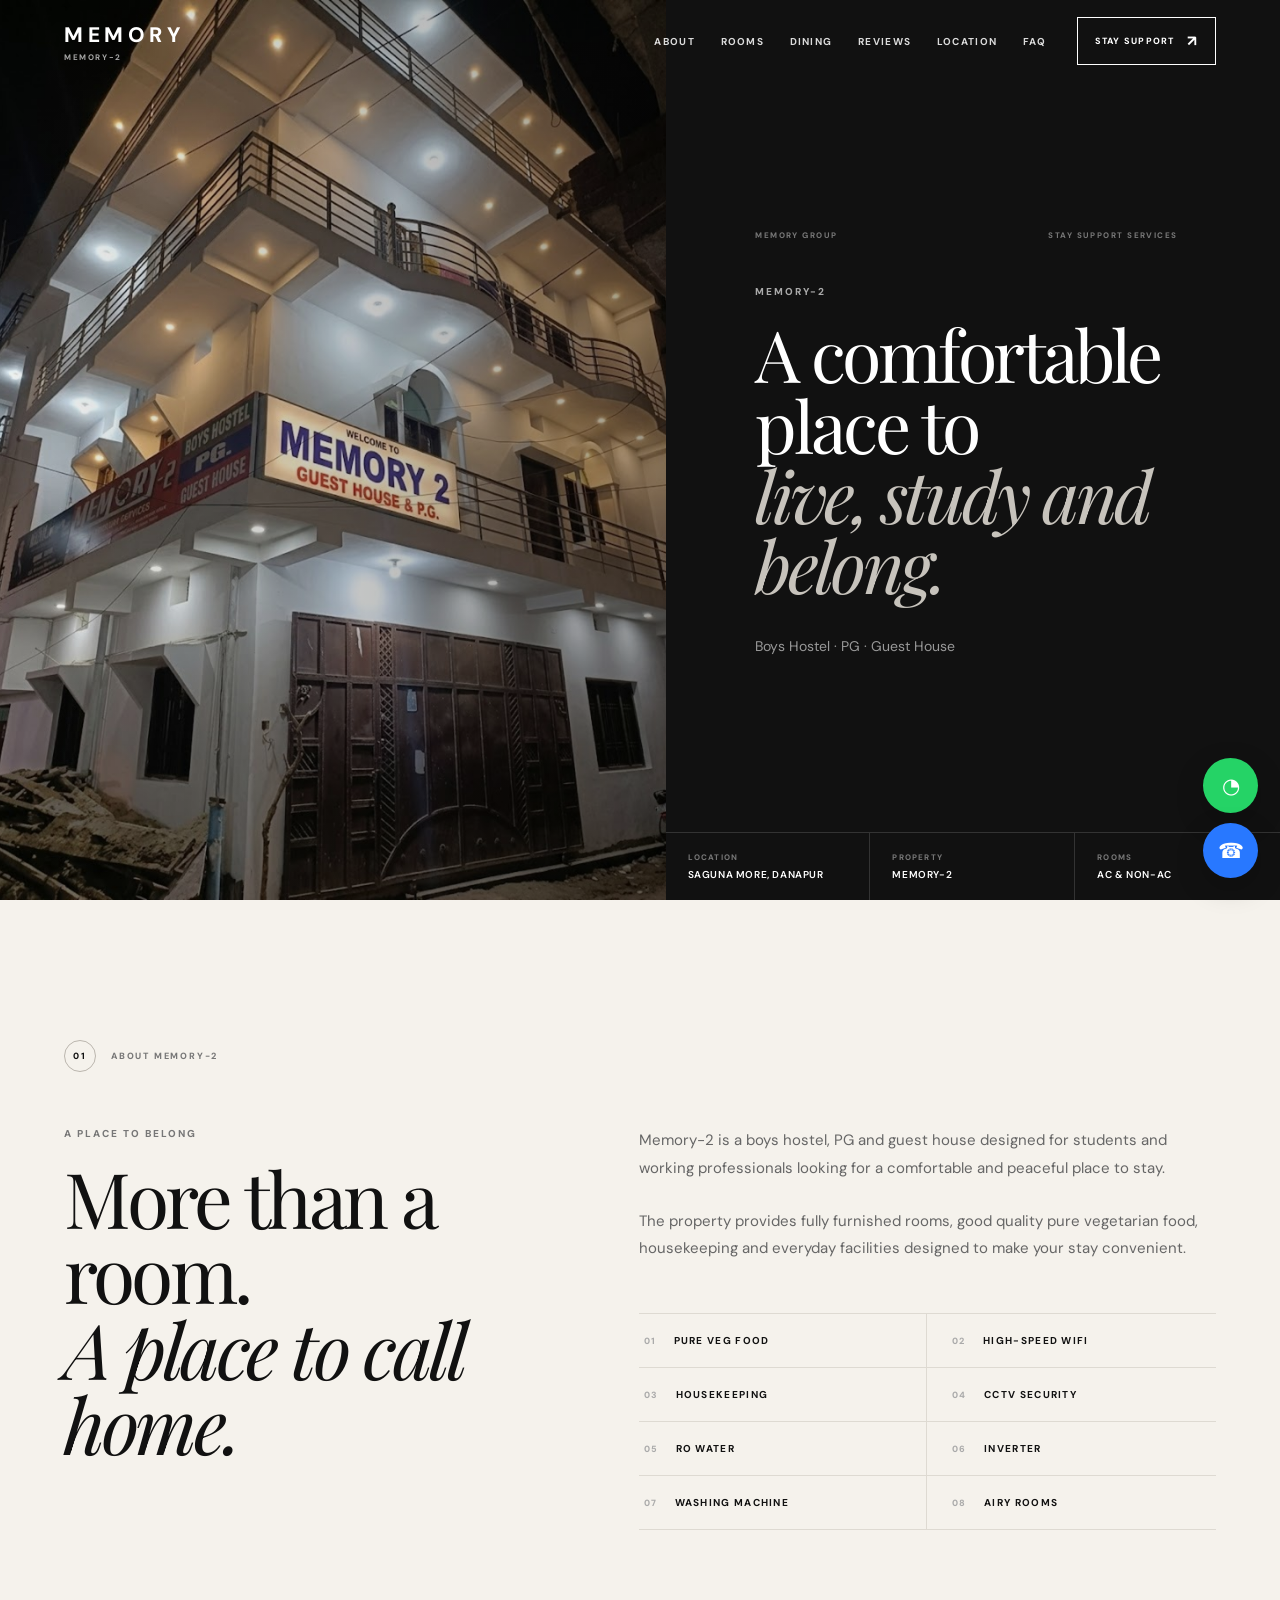
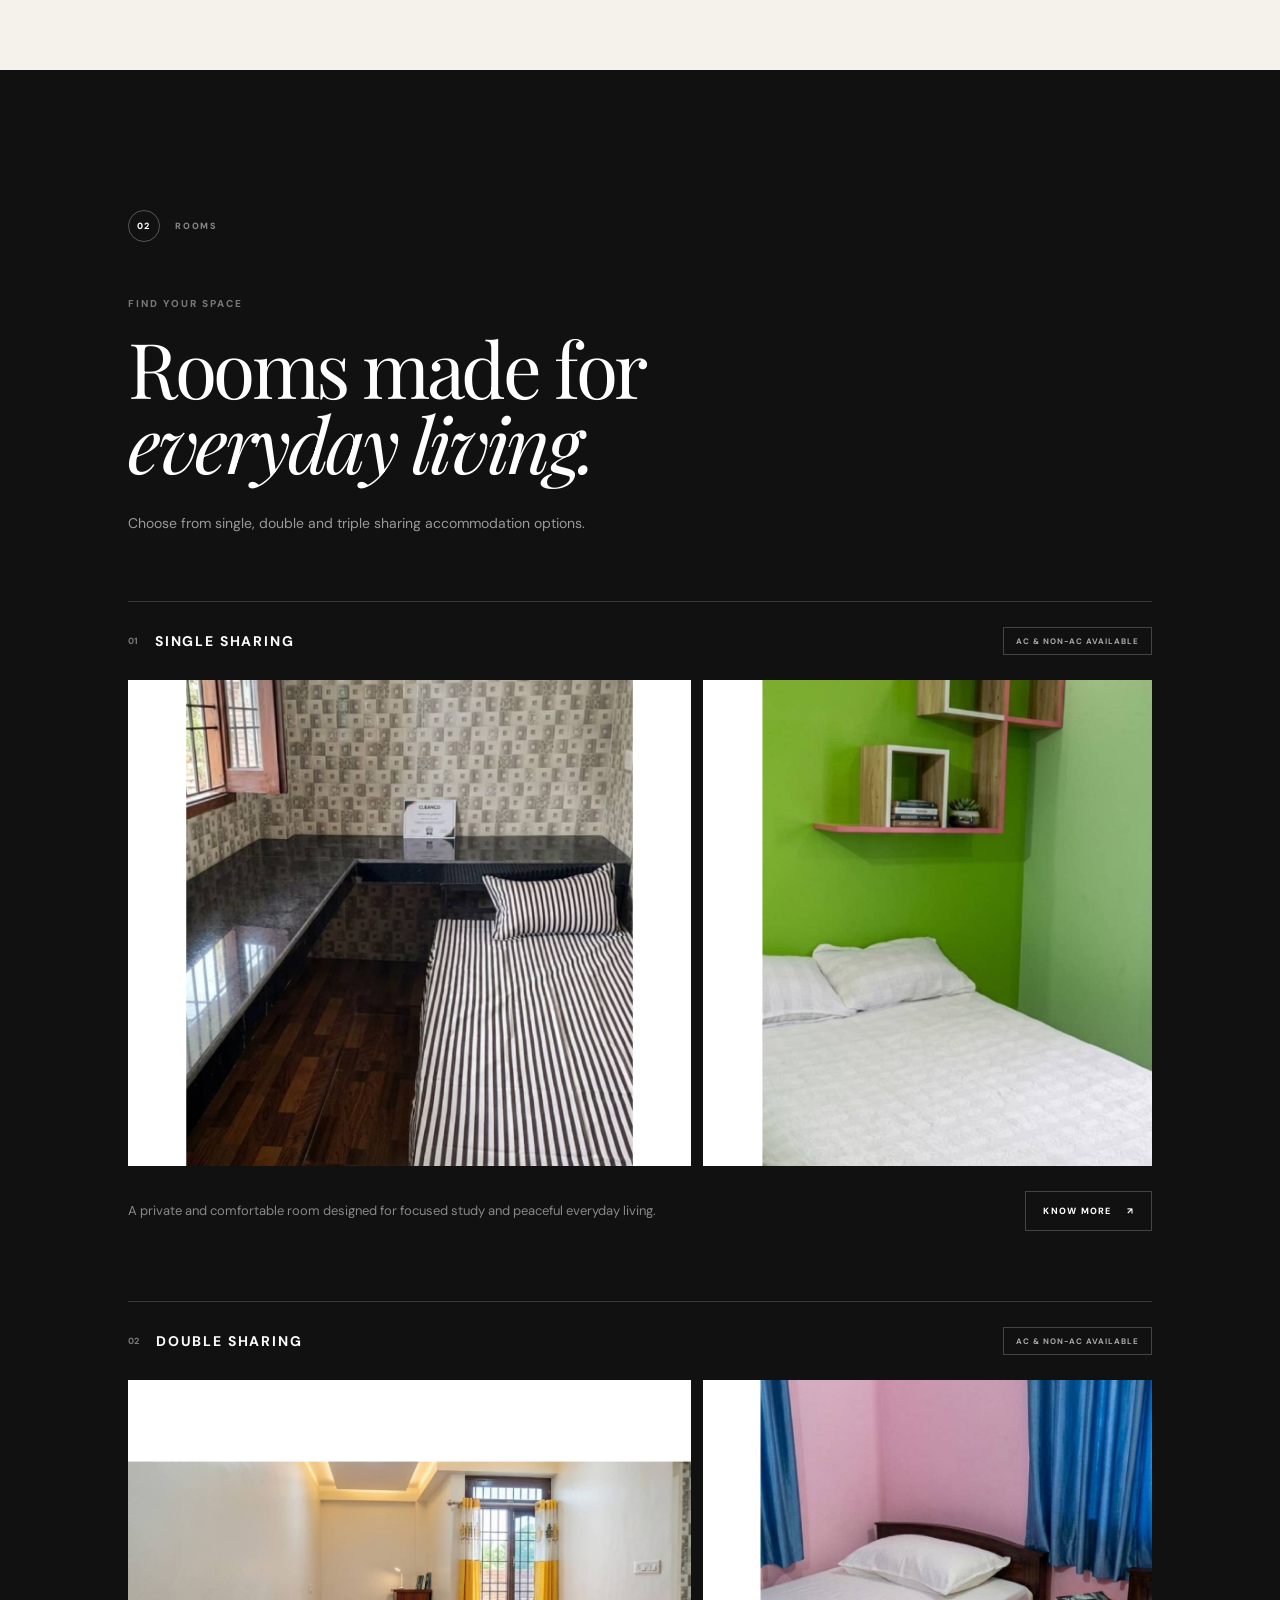
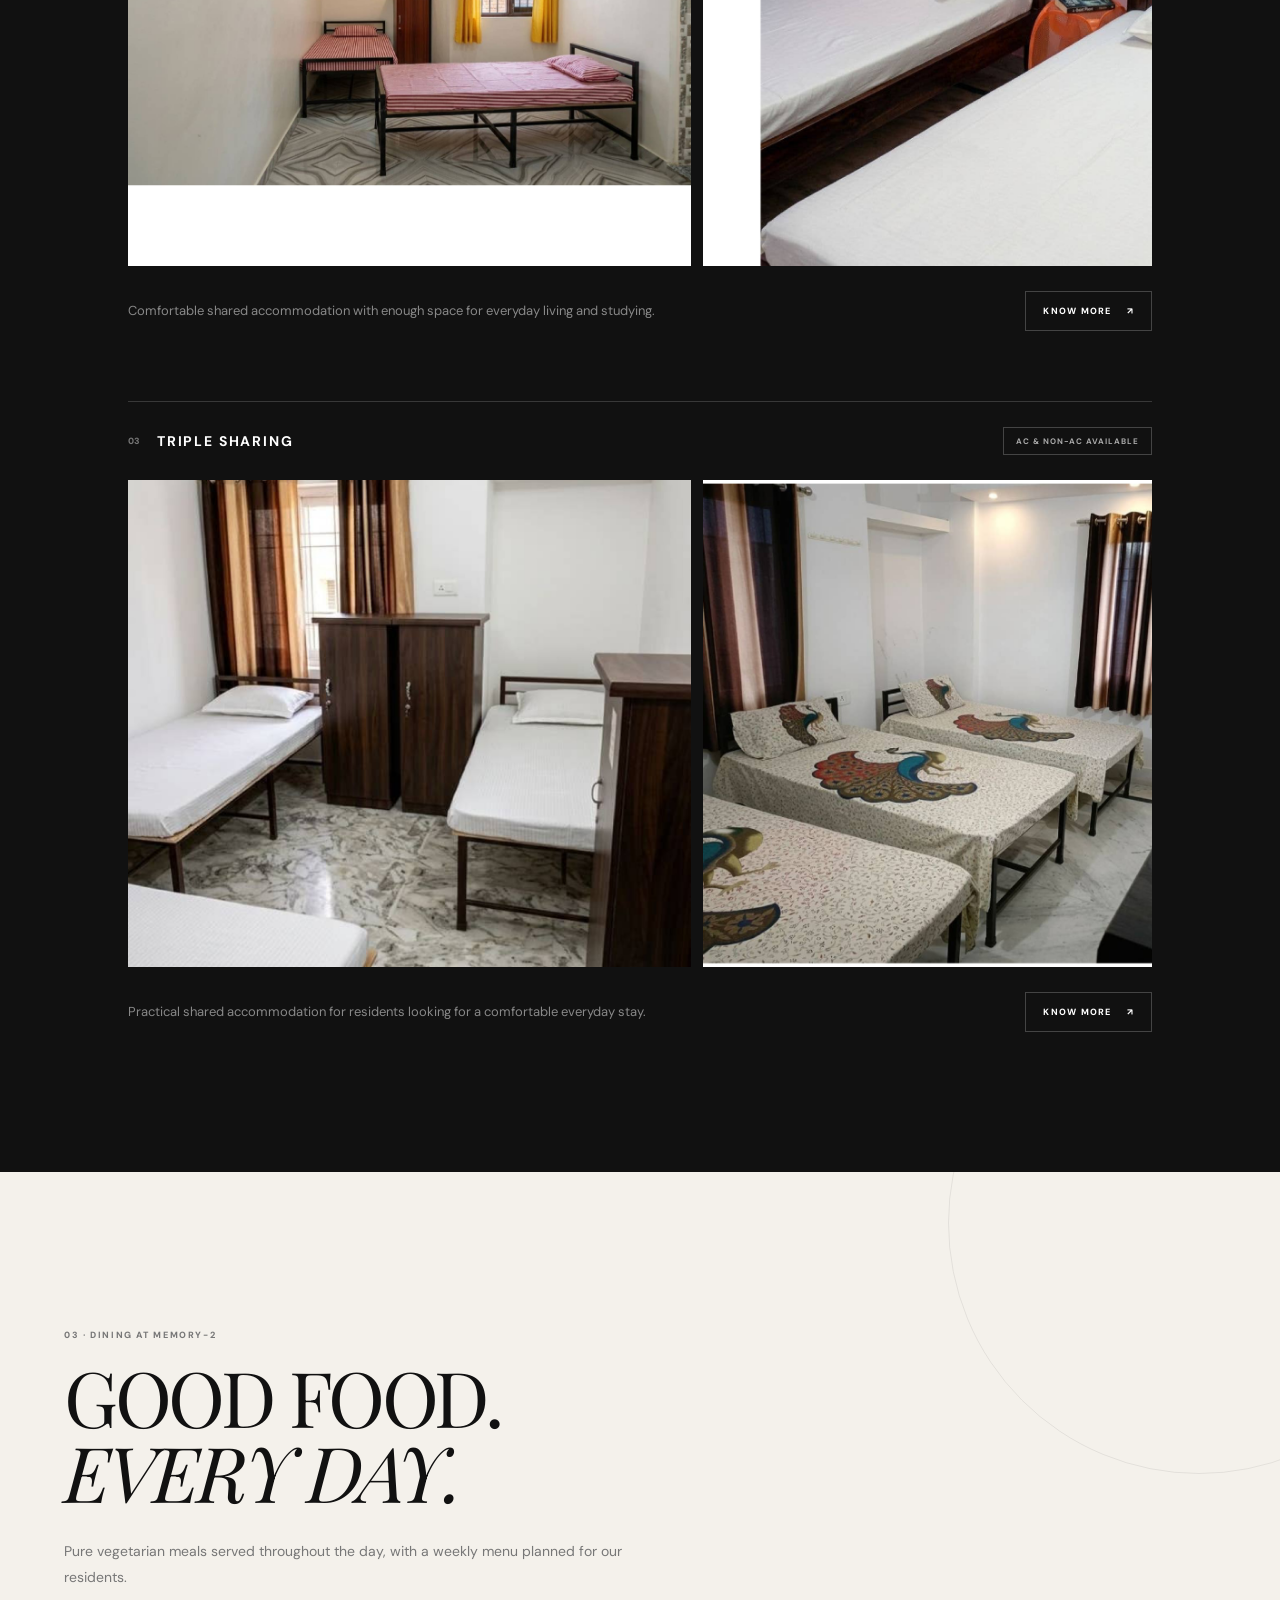
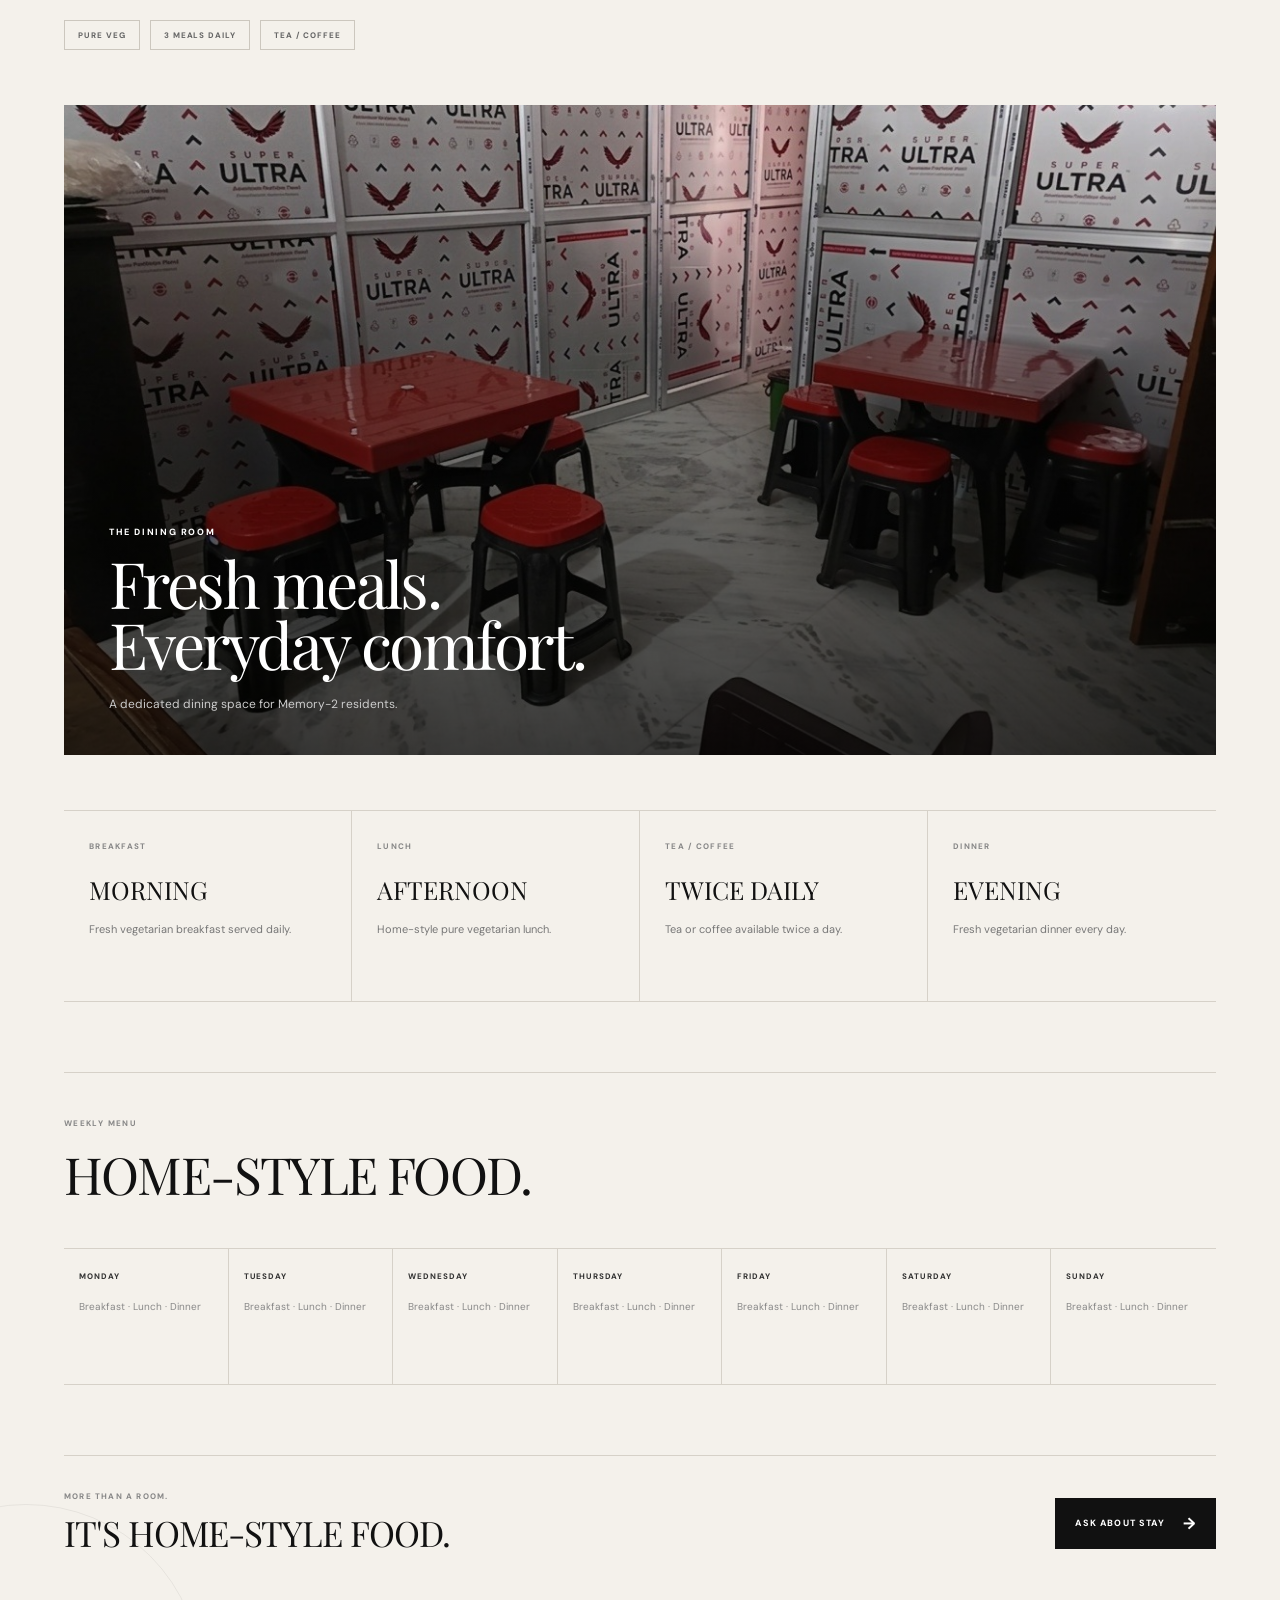
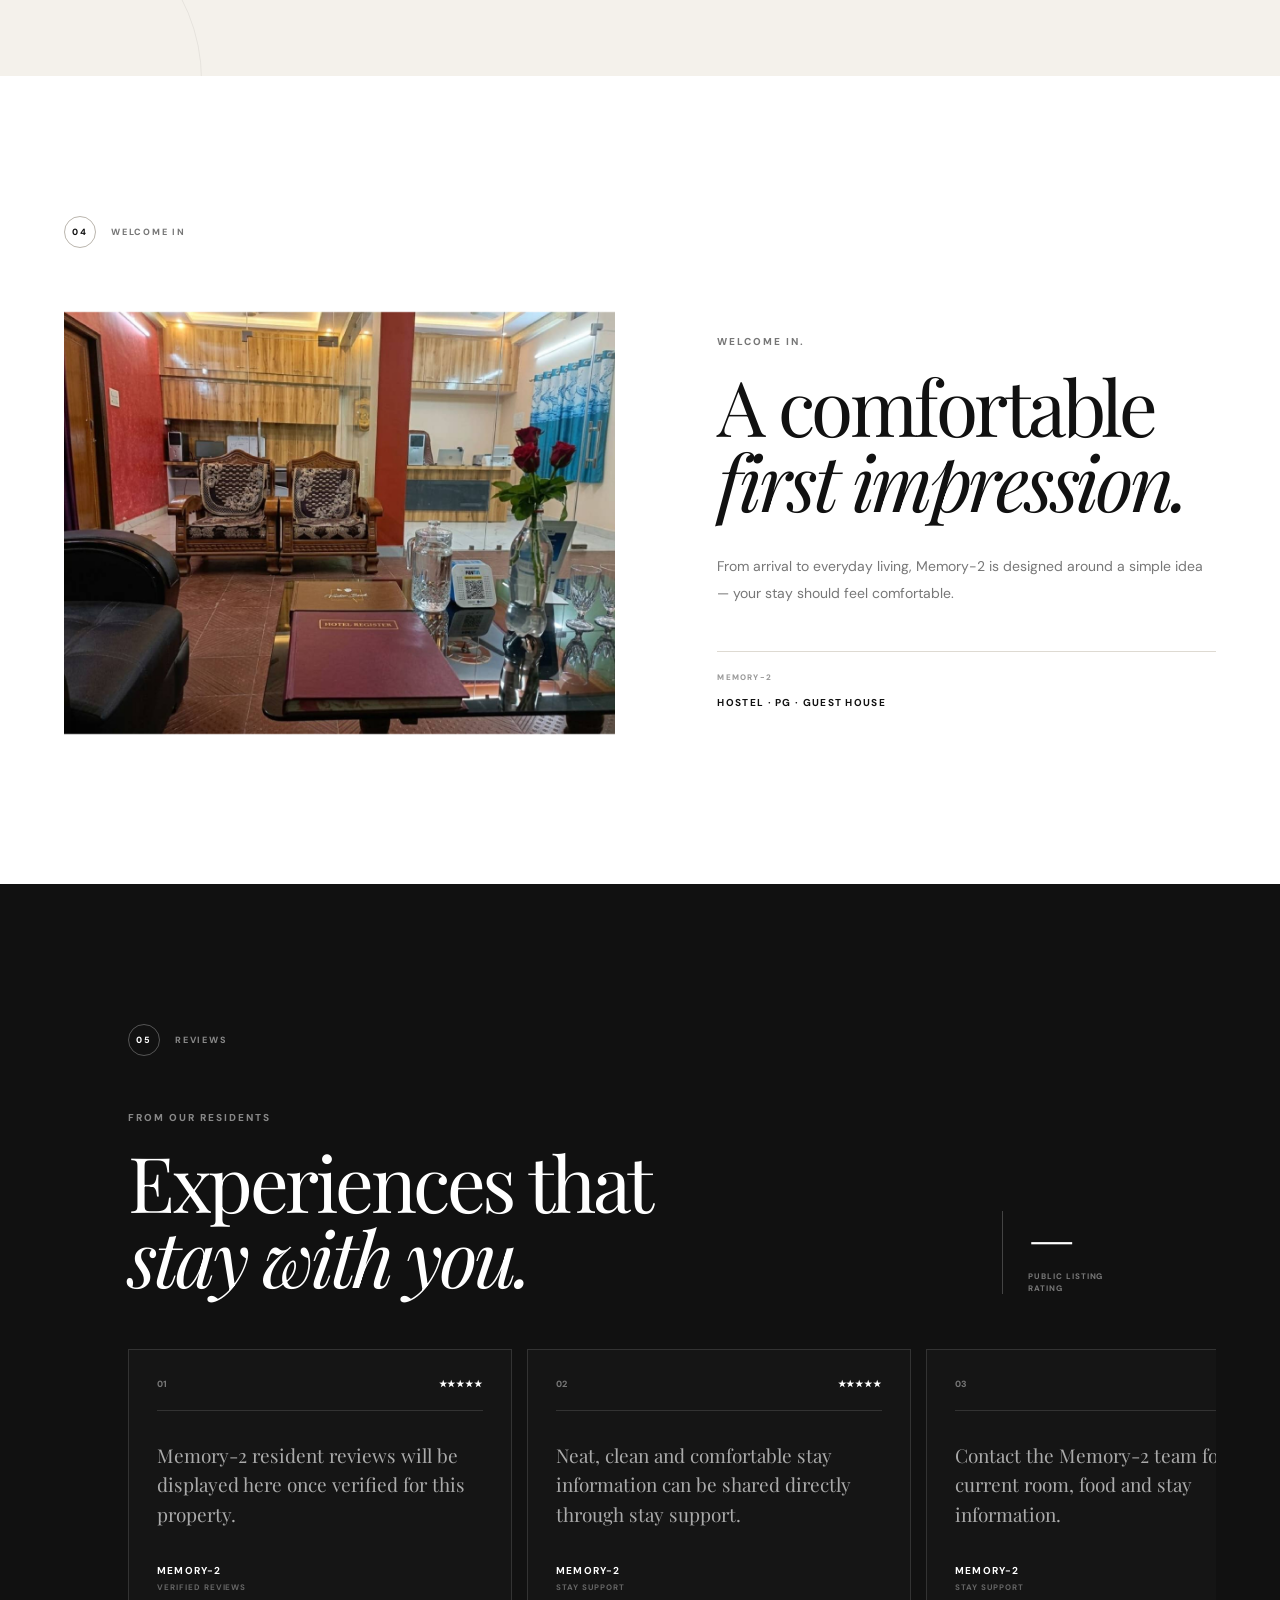
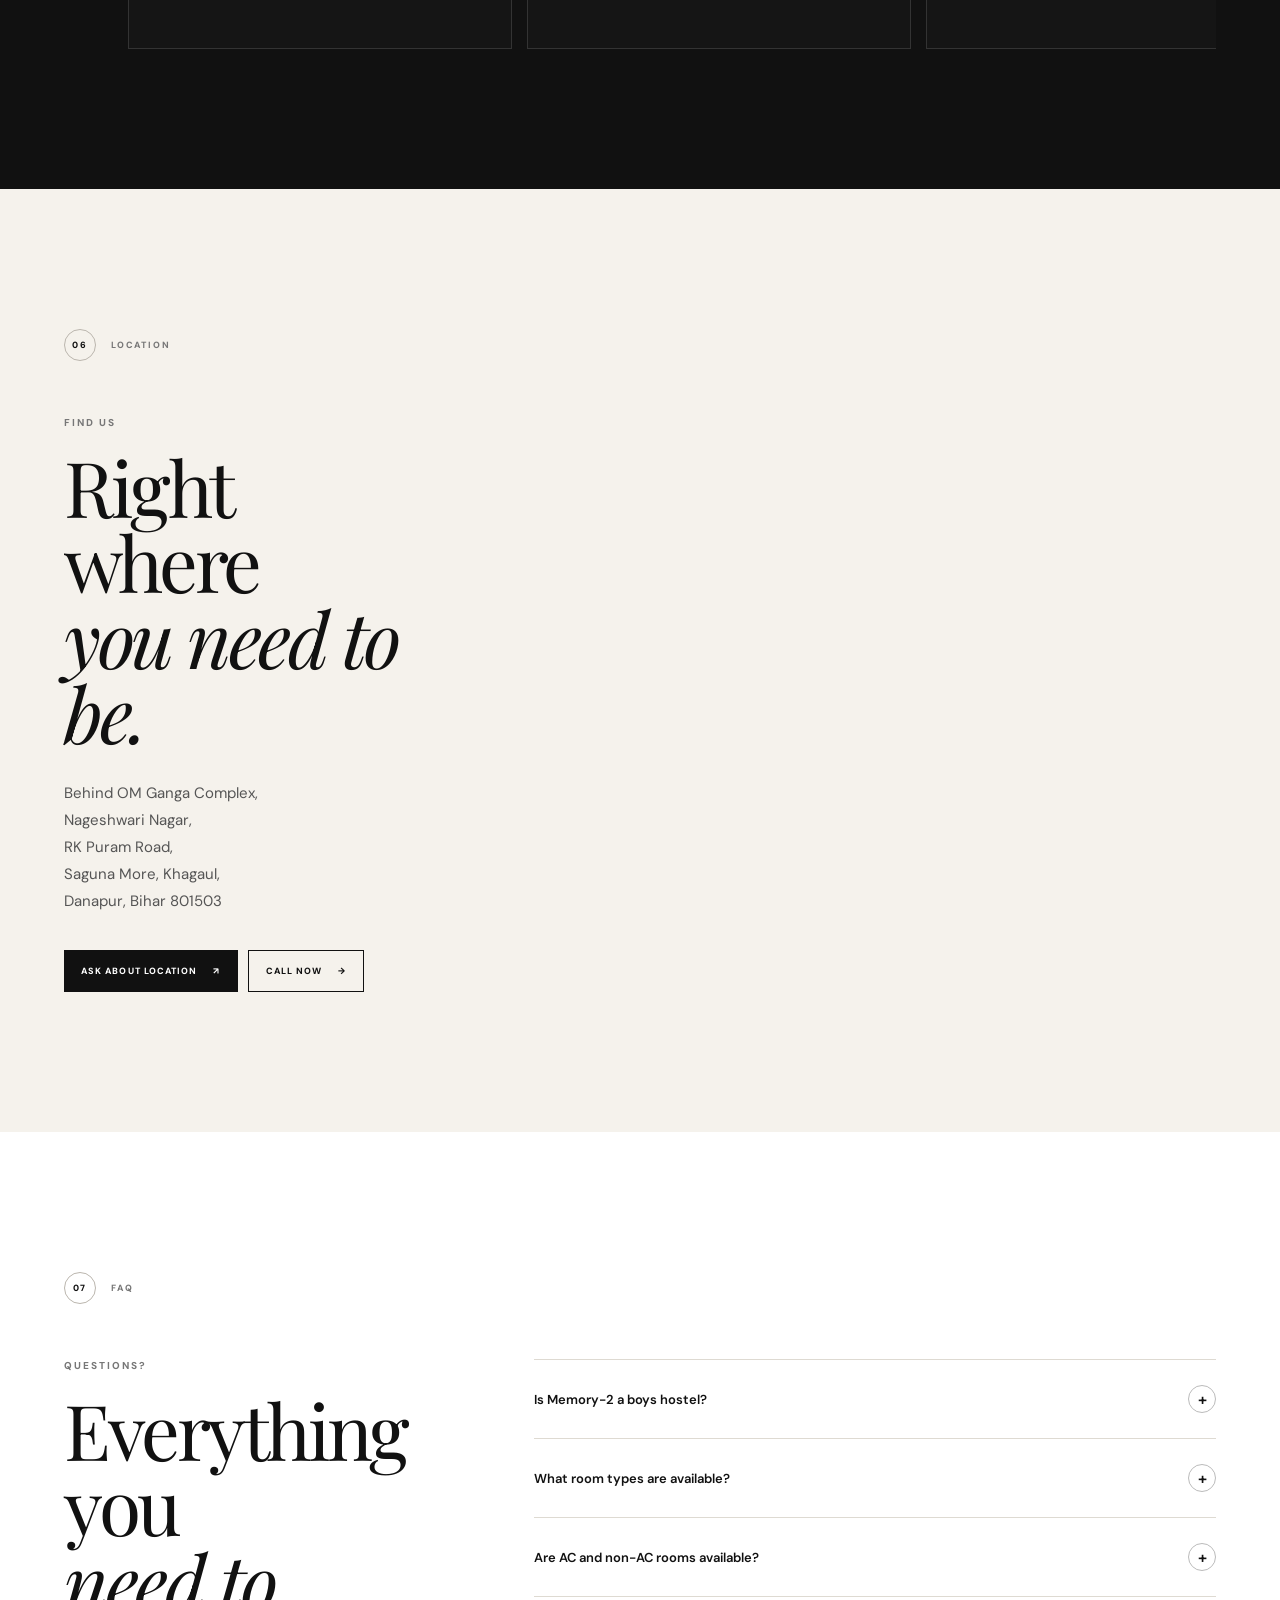
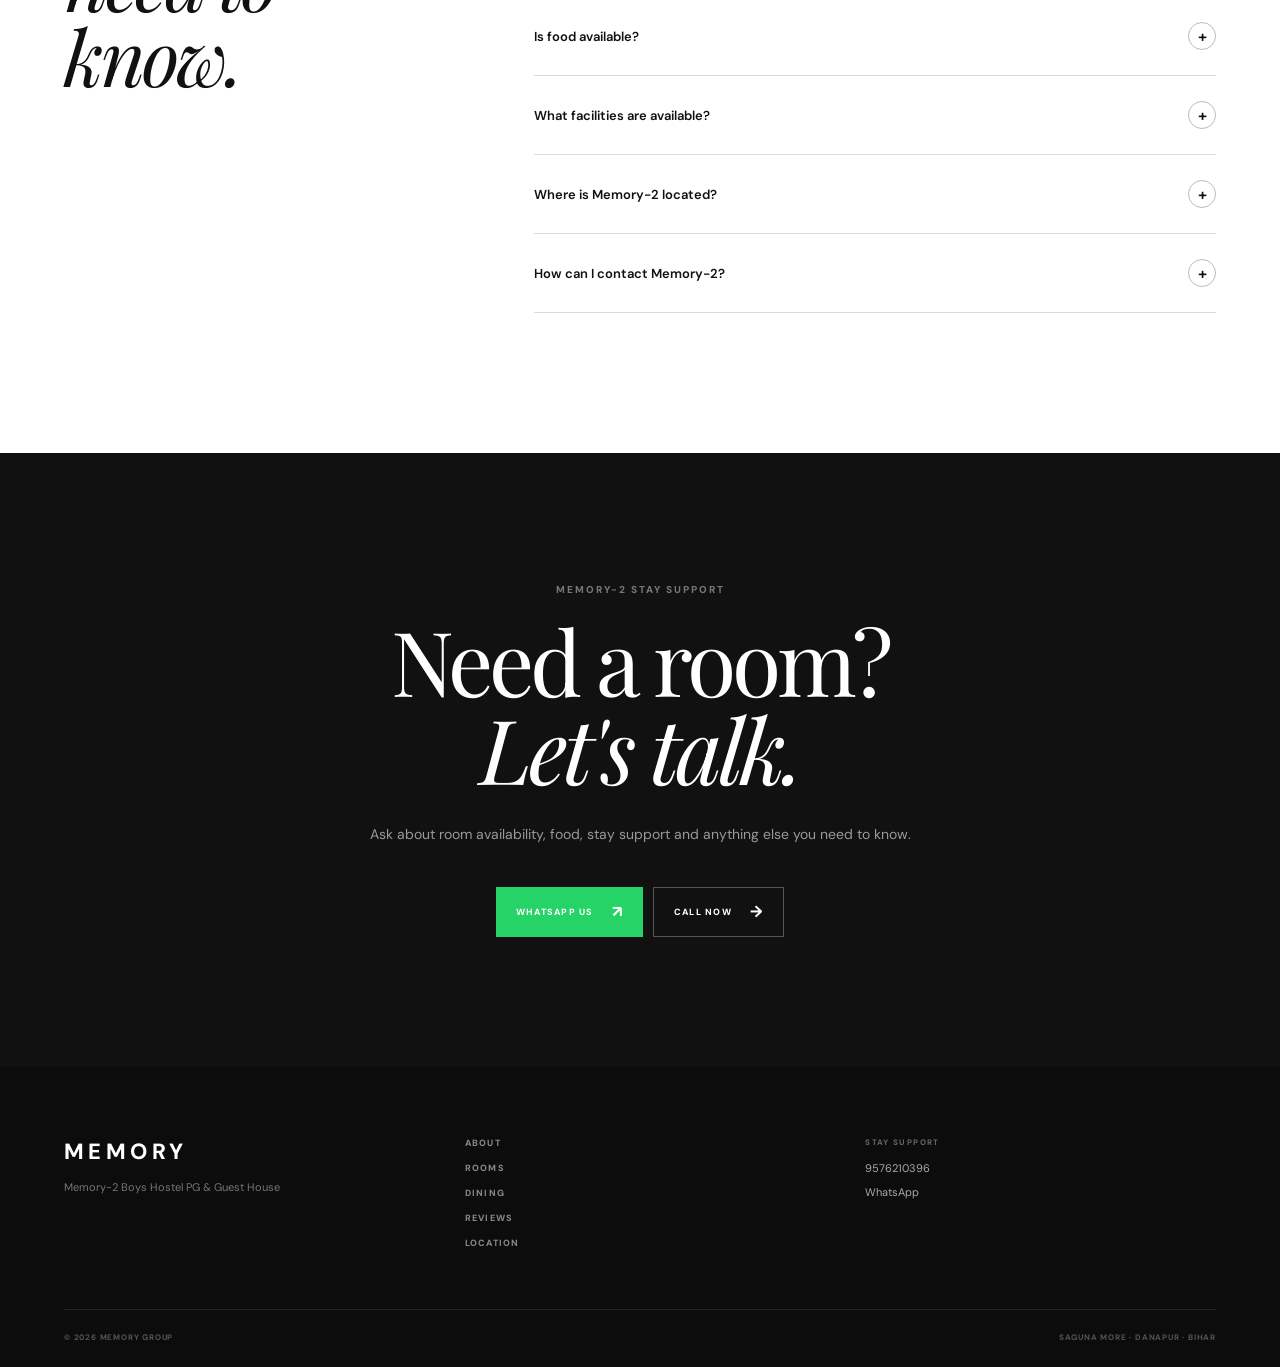
==== hostels/memory-2/index.html @ e1816497 "Add files via upload" ====
<!DOCTYPE html>
<html lang="en">
<head>
  <meta charset="UTF-8" />
  <meta
    name="viewport"
    content="width=device-width, initial-scale=1.0, viewport-fit=cover"
  />

  <meta
    name="description"
    content="Memory-2 Boys Hostel PG & Guest House at Saguna More, Danapur, Patna. Comfortable rooms, pure vegetarian food, WiFi, housekeeping, CCTV and stay support."
  />

  <title>Memory-2 | Boys Hostel PG & Guest House</title>

  <link rel="preconnect" href="https://fonts.googleapis.com">
  <link rel="preconnect" href="https://fonts.gstatic.com" crossorigin>

  <link
    href="https://fonts.googleapis.com/css2?family=DM+Sans:wght@400;500;600;700&family=Playfair+Display:ital,wght@0,400;0,500;0,600;1,400;1,500&display=swap"
    rel="stylesheet"
  />

  <link rel="stylesheet" href="style.css" />
</head>

<body>

  <!-- =========================
       NAVBAR
  ========================== -->

  <header class="navbar" id="navbar">

    <a href="#" class="brand">
      <span class="brand-main">MEMORY</span>
      <span class="brand-sub">MEMORY-2</span>
    </a>

    <nav class="desktop-nav">
      <a href="#about">ABOUT</a>
      <a href="#rooms">ROOMS</a>
      <a href="#dining">DINING</a>
      <a href="#reviews">REVIEWS</a>
      <a href="#location">LOCATION</a>
      <a href="#faq">FAQ</a>
    </nav>

    <a
      href="https://wa.me/919576210396?text=Hi%2C%20I%20want%20to%20know%20about%20Memory-2."
      class="nav-contact"
      target="_blank"
      rel="noopener noreferrer"
    >
      STAY SUPPORT
      <span>↗</span>
    </a>

    <button
      class="menu-toggle"
      id="menuToggle"
      aria-label="Open menu"
    >
      <span></span>
      <span></span>
      <span></span>
    </button>

  </header>


  <!-- =========================
       MOBILE MENU
  ========================== -->

  <div class="mobile-menu" id="mobileMenu">

    <div class="mobile-menu-inner">

      <a href="#about">ABOUT</a>
      <a href="#rooms">ROOMS</a>
      <a href="#dining">DINING</a>
      <a href="#reviews">REVIEWS</a>
      <a href="#location">LOCATION</a>
      <a href="#faq">FAQ</a>

      <a
        href="https://wa.me/919576210396?text=Hi%2C%20I%20want%20to%20know%20about%20Memory-2."
        class="mobile-contact"
        target="_blank"
        rel="noopener noreferrer"
      >
        STAY SUPPORT
        <span>↗</span>
      </a>

    </div>

  </div>


  <!-- =========================
       HERO
  ========================== -->

  <main>

    <section class="hero">

      <div class="hero-image">

        <img
          src="assets/memory-2-building.jpeg"
          alt="Memory-2 Boys Hostel PG and Guest House"
        />

        <div class="hero-overlay"></div>

      </div>


      <div class="hero-content">

        <div class="hero-topline">

          <span>MEMORY GROUP</span>

          <span>STAY SUPPORT SERVICES</span>

        </div>


        <div class="hero-main">

          <span class="eyebrow">
            MEMORY-2
          </span>

          <h1>
            A comfortable place to
            <em>live, study and belong.</em>
          </h1>

          <p>
            Boys Hostel · PG · Guest House
          </p>

        </div>


        <div class="hero-bottom">

          <div>
            <span>LOCATION</span>
            <strong>SAGUNA MORE, DANAPUR</strong>
          </div>

          <div>
            <span>PROPERTY</span>
            <strong>MEMORY-2</strong>
          </div>

          <div>
            <span>ROOMS</span>
            <strong>AC & NON-AC</strong>
          </div>

        </div>

      </div>

    </section>


    <!-- =========================
         ABOUT
    ========================== -->

    <section class="about section-pad" id="about">

      <div class="section-label">
        <span>01</span>
        ABOUT MEMORY-2
      </div>


      <div class="about-grid">

        <div class="about-title">

          <span class="eyebrow">
            A PLACE TO BELONG
          </span>

          <h2>
            More than a room.
            <em>A place to call home.</em>
          </h2>

        </div>


        <div class="about-copy">

          <p>
            Memory-2 is a boys hostel, PG and guest house designed
            for students and working professionals looking for a
            comfortable and peaceful place to stay.
          </p>

          <p>
            The property provides fully furnished rooms, good quality
            pure vegetarian food, housekeeping and everyday facilities
            designed to make your stay convenient.
          </p>


          <div class="about-features">

            <div>
              <span>01</span>
              <strong>PURE VEG FOOD</strong>
            </div>

            <div>
              <span>02</span>
              <strong>HIGH-SPEED WIFI</strong>
            </div>

            <div>
              <span>03</span>
              <strong>HOUSEKEEPING</strong>
            </div>

            <div>
              <span>04</span>
              <strong>CCTV SECURITY</strong>
            </div>

            <div>
              <span>05</span>
              <strong>RO WATER</strong>
            </div>

            <div>
              <span>06</span>
              <strong>INVERTER</strong>
            </div>

            <div>
              <span>07</span>
              <strong>WASHING MACHINE</strong>
            </div>

            <div>
              <span>08</span>
              <strong>AIRY ROOMS</strong>
            </div>

          </div>

        </div>

      </div>

    </section>


    <!-- =========================
         ROOMS
    ========================== -->

    <section class="rooms section-pad" id="rooms">

      <div class="section-label">
        <span>02</span>
        ROOMS
      </div>


      <div class="section-heading">

        <span class="eyebrow">
          FIND YOUR SPACE
        </span>

        <h2>
          Rooms made for
          <em>everyday living.</em>
        </h2>

        <p>
          Choose from single, double and triple sharing
          accommodation options.
        </p>

      </div>


      <div class="rooms-grid">


        <!-- SINGLE -->

        <article class="room-card">

          <div class="room-top">

            <div>

              <span class="room-number">
                01
              </span>

              <h3>
                SINGLE SHARING
              </h3>

            </div>

            <span class="room-type">
              AC & NON-AC AVAILABLE
            </span>

          </div>


          <div
            class="room-gallery"
            data-drag-scroll
          >

            <div class="room-gallery-track">

              <img
                src="assets/memory-2-single-01.jpeg"
                alt="Memory-2 single sharing room"
                draggable="false"
              />

              <img
                src="assets/memory-2-single-02.jpeg"
                alt="Memory-2 single sharing room"
                draggable="false"
              />

            </div>

          </div>


          <div class="room-bottom">

            <p>
              A private and comfortable room designed
              for focused study and peaceful everyday living.
            </p>

            <button
              class="room-whatsapp"
              data-whatsapp="Hi, I want to know about the Single Sharing rooms of Memory-2."
            >
              KNOW MORE
              <span>↗</span>
            </button>

          </div>

        </article>


        <!-- DOUBLE -->

        <article class="room-card">

          <div class="room-top">

            <div>

              <span class="room-number">
                02
              </span>

              <h3>
                DOUBLE SHARING
              </h3>

            </div>

            <span class="room-type">
              AC & NON-AC AVAILABLE
            </span>

          </div>


          <div
            class="room-gallery"
            data-drag-scroll
          >

            <div class="room-gallery-track">

              <img
                src="assets/memory-2-double-01.jpeg"
                alt="Memory-2 double sharing room"
                draggable="false"
              />

              <img
                src="assets/memory-2-double-02.jpeg"
                alt="Memory-2 double sharing room"
                draggable="false"
              />

            </div>

          </div>


          <div class="room-bottom">

            <p>
              Comfortable shared accommodation with
              enough space for everyday living and studying.
            </p>

            <button
              class="room-whatsapp"
              data-whatsapp="Hi, I want to know about the Double Sharing rooms of Memory-2."
            >
              KNOW MORE
              <span>↗</span>
            </button>

          </div>

        </article>


        <!-- TRIPLE -->

        <article class="room-card">

          <div class="room-top">

            <div>

              <span class="room-number">
                03
              </span>

              <h3>
                TRIPLE SHARING
              </h3>

            </div>

            <span class="room-type">
              AC & NON-AC AVAILABLE
            </span>

          </div>


          <div
            class="room-gallery"
            data-drag-scroll
          >

            <div class="room-gallery-track">

              <img
                src="assets/memory-2-triple-01.jpeg"
                alt="Memory-2 triple sharing room"
                draggable="false"
              />

              <img
                src="assets/memory-2-triple-02.jpeg"
                alt="Memory-2 triple sharing room"
                draggable="false"
              />

            </div>

          </div>


          <div class="room-bottom">

            <p>
              Practical shared accommodation for residents
              looking for a comfortable everyday stay.
            </p>

            <button
              class="room-whatsapp"
              data-whatsapp="Hi, I want to know about the Triple Sharing rooms of Memory-2."
            >
              KNOW MORE
              <span>↗</span>
            </button>

          </div>

        </article>

      </div>

    </section>


    <!-- =========================
         DINING
    ========================== -->

    <section class="menu-section" id="dining">

      <div class="menu-heading">

        <span class="menu-eyebrow">
          03 · DINING AT MEMORY-2
        </span>

        <h2>
          GOOD FOOD.<br />
          <em>EVERY DAY.</em>
        </h2>

        <p>
          Pure vegetarian meals served throughout the day,
          with a weekly menu planned for our residents.
        </p>

        <div class="menu-meta">

          <span>
            PURE VEG
          </span>

          <span>
            3 MEALS DAILY
          </span>

          <span>
            TEA / COFFEE
          </span>

        </div>

      </div>


      <!-- DINING PHOTO -->

      <div class="dining-photo-wrap">

        <div class="dining-photo">

          <img
            src="assets/memory-2-dining-hall.jpeg"
            alt="Memory-2 dining hall"
          />

          <div class="dining-photo-overlay"></div>

          <div class="dining-photo-content">

            <span>
              THE DINING ROOM
            </span>

            <h3>
              Fresh meals.<br />
              Everyday comfort.
            </h3>

            <p>
              A dedicated dining space for Memory-2 residents.
            </p>

          </div>

        </div>

      </div>


      <!-- MEAL TIMES -->

      <div class="meal-times">

        <div class="meal-time-card">

          <span>
            BREAKFAST
          </span>

          <strong>
            MORNING
          </strong>

          <p>
            Fresh vegetarian breakfast served daily.
          </p>

        </div>


        <div class="meal-time-card">

          <span>
            LUNCH
          </span>

          <strong>
            AFTERNOON
          </strong>

          <p>
            Home-style pure vegetarian lunch.
          </p>

        </div>


        <div class="meal-time-card">

          <span>
            TEA / COFFEE
          </span>

          <strong>
            TWICE DAILY
          </strong>

          <p>
            Tea or coffee available twice a day.
          </p>

        </div>


        <div class="meal-time-card">

          <span>
            DINNER
          </span>

          <strong>
            EVENING
          </strong>

          <p>
            Fresh vegetarian dinner every day.
          </p>

        </div>

      </div>


      <!-- WEEKLY MENU -->

      <div class="weekly-menu">

        <div class="weekly-heading">

          <span>
            WEEKLY MENU
          </span>

          <h3>
            HOME-STYLE FOOD.
          </h3>

        </div>


        <div class="menu-days">

          <div class="menu-day">
            <span>MONDAY</span>
            <p>Breakfast · Lunch · Dinner</p>
          </div>

          <div class="menu-day">
            <span>TUESDAY</span>
            <p>Breakfast · Lunch · Dinner</p>
          </div>

          <div class="menu-day">
            <span>WEDNESDAY</span>
            <p>Breakfast · Lunch · Dinner</p>
          </div>

          <div class="menu-day">
            <span>THURSDAY</span>
            <p>Breakfast · Lunch · Dinner</p>
          </div>

          <div class="menu-day">
            <span>FRIDAY</span>
            <p>Breakfast · Lunch · Dinner</p>
          </div>

          <div class="menu-day">
            <span>SATURDAY</span>
            <p>Breakfast · Lunch · Dinner</p>
          </div>

          <div class="menu-day">
            <span>SUNDAY</span>
            <p>Breakfast · Lunch · Dinner</p>
          </div>

        </div>

      </div>


      <!-- DINING CTA -->

      <div class="menu-bottom">

        <div>

          <span>
            MORE THAN A ROOM.
          </span>

          <h3>
            IT'S HOME-STYLE FOOD.
          </h3>

        </div>


        <a
          href="https://wa.me/919576210396?text=Hi%2C%20I%20want%20to%20know%20about%20the%20food%20and%20stay%20at%20Memory-2."
          class="menu-contact-btn"
          target="_blank"
          rel="noopener noreferrer"
        >
          ASK ABOUT STAY
          <span>→</span>
        </a>

      </div>

    </section>


    <!-- =========================
         WAITING AREA
    ========================== -->

    <section class="waiting section-pad">

      <div class="section-label">
        <span>04</span>
        WELCOME IN
      </div>


      <div class="waiting-grid">

        <div class="waiting-image">

          <img
            src="assets/memory-2-waiting-area.jpeg"
            alt="Memory-2 waiting area"
          />

        </div>


        <div class="waiting-copy">

          <span class="eyebrow">
            WELCOME IN.
          </span>

          <h2>
            A comfortable
            <em>first impression.</em>
          </h2>

          <p>
            From arrival to everyday living, Memory-2 is designed
            around a simple idea — your stay should feel comfortable.
          </p>


          <div class="waiting-detail">

            <span>
              MEMORY-2
            </span>

            <strong>
              HOSTEL · PG · GUEST HOUSE
            </strong>

          </div>

        </div>

      </div>

    </section>


    <!-- =========================
         REVIEWS
    ========================== -->

    <section class="reviews section-pad" id="reviews">

      <div class="section-label">
        <span>05</span>
        REVIEWS
      </div>


      <div class="reviews-heading">

        <div>

          <span class="eyebrow">
            FROM OUR RESIDENTS
          </span>

          <h2>
            Experiences that
            <em>stay with you.</em>
          </h2>

        </div>


        <div class="rating-box">

          <strong>
            —
          </strong>

          <span>
            PUBLIC LISTING<br />
            RATING
          </span>

        </div>

      </div>


      <div
        class="reviews-window"
        id="reviewScroll"
      >

        <div
          class="reviews-track"
          id="reviewTrack"
        >

          <article class="review-card">

            <div class="review-top">

              <span>01</span>

              <div>
                ★★★★★
              </div>

            </div>

            <p>
              Memory-2 resident reviews will be displayed here
              once verified for this property.
            </p>

            <div class="review-person">

              <strong>
                MEMORY-2
              </strong>

              <span>
                VERIFIED REVIEWS
              </span>

            </div>

          </article>


          <article class="review-card">

            <div class="review-top">

              <span>02</span>

              <div>
                ★★★★★
              </div>

            </div>

            <p>
              Neat, clean and comfortable stay information
              can be shared directly through stay support.
            </p>

            <div class="review-person">

              <strong>
                MEMORY-2
              </strong>

              <span>
                STAY SUPPORT
              </span>

            </div>

          </article>


          <article class="review-card">

            <div class="review-top">

              <span>03</span>

              <div>
                ★★★★★
              </div>

            </div>

            <p>
              Contact the Memory-2 team for current room,
              food and stay information.
            </p>

            <div class="review-person">

              <strong>
                MEMORY-2
              </strong>

              <span>
                STAY SUPPORT
              </span>

            </div>

          </article>

        </div>

      </div>

    </section>


    <!-- =========================
         LOCATION
    ========================== -->

    <section
      class="location section-pad"
      id="location"
    >

      <div class="section-label">

        <span>06</span>

        LOCATION

      </div>


      <div class="location-grid">

        <div>

          <span class="eyebrow">
            FIND US
          </span>

          <h2>
            Right where
            <em>you need to be.</em>
          </h2>


          <p class="address">

            Behind OM Ganga Complex,<br />

            Nageshwari Nagar,<br />

            RK Puram Road,<br />

            Saguna More, Khagaul,<br />

            Danapur, Bihar 801503

          </p>


          <div class="location-actions">

            <a
              href="https://wa.me/919576210396?text=Hi%2C%20can%20you%20help%20me%20with%20the%20location%20of%20Memory-2%3F"
              class="location-btn"
              target="_blank"
              rel="noopener noreferrer"
            >
              ASK ABOUT LOCATION
              <span>↗</span>
            </a>


            <a
              href="tel:+919576210396"
              class="location-call"
            >
              CALL NOW
              <span>→</span>
            </a>

          </div>

        </div>


        <div class="map-wrap">

          <iframe
            src="https://www.google.com/maps?q=Memory-2%20Boys%20Hostel%20PG%20Guest%20House%20Saguna%20More%20Danapur%20Bihar&output=embed"
            loading="lazy"
            referrerpolicy="no-referrer-when-downgrade"
            title="Memory-2 location map"
          ></iframe>

        </div>

      </div>

    </section>


    <!-- =========================
         FAQ
    ========================== -->

    <section
      class="faq section-pad"
      id="faq"
    >

      <div class="section-label">

        <span>07</span>

        FAQ

      </div>


      <div class="faq-grid">

        <div class="faq-title">

          <span class="eyebrow">
            QUESTIONS?
          </span>

          <h2>
            Everything you
            <em>need to know.</em>
          </h2>

        </div>


        <div class="faq-list">


          <div class="faq-item">

            <button class="faq-question">

              <span>
                Is Memory-2 a boys hostel?
              </span>

              <span class="faq-plus">
                +
              </span>

            </button>

            <div class="faq-answer">

              <p>
                Yes. Memory-2 is a boys hostel, PG and guest house
                serving students and working professionals.
              </p>

            </div>

          </div>


          <div class="faq-item">

            <button class="faq-question">

              <span>
                What room types are available?
              </span>

              <span class="faq-plus">
                +
              </span>

            </button>

            <div class="faq-answer">

              <p>
                Single, double and triple sharing options are available.
              </p>

            </div>

          </div>


          <div class="faq-item">

            <button class="faq-question">

              <span>
                Are AC and non-AC rooms available?
              </span>

              <span class="faq-plus">
                +
              </span>

            </button>

            <div class="faq-answer">

              <p>
                AC and non-AC accommodation options are available.
                Contact the stay support team for current availability.
              </p>

            </div>

          </div>


          <div class="faq-item">

            <button class="faq-question">

              <span>
                Is food available?
              </span>

              <span class="faq-plus">
                +
              </span>

            </button>

            <div class="faq-answer">

              <p>
                Yes. Memory-2 provides pure vegetarian food,
                along with tea and coffee.
              </p>

            </div>

          </div>


          <div class="faq-item">

            <button class="faq-question">

              <span>
                What facilities are available?
              </span>

              <span class="faq-plus">
                +
              </span>

            </button>

            <div class="faq-answer">

              <p>
                Facilities include furnished rooms, WiFi, RO water,
                inverter, washing machine, CCTV, housekeeping and
                daily toilet cleaning.
              </p>

            </div>

          </div>


          <div class="faq-item">

            <button class="faq-question">

              <span>
                Where is Memory-2 located?
              </span>

              <span class="faq-plus">
                +
              </span>

            </button>

            <div class="faq-answer">

              <p>
                Memory-2 is located behind OM Ganga Complex,
                Nageshwari Nagar, RK Puram Road, Saguna More,
                Khagaul, Danapur, Bihar 801503.
              </p>

            </div>

          </div>


          <div class="faq-item">

            <button class="faq-question">

              <span>
                How can I contact Memory-2?
              </span>

              <span class="faq-plus">
                +
              </span>

            </button>

            <div class="faq-answer">

              <p>
                You can WhatsApp or call
                9576210396 for Memory-2 stay support.
              </p>

            </div>

          </div>

        </div>

      </div>

    </section>


    <!-- =========================
         FINAL CTA
    ========================== -->

    <section class="final-cta">

      <div class="final-cta-inner">

        <span class="eyebrow">
          MEMORY-2 STAY SUPPORT
        </span>

        <h2>
          Need a room?
          <em>Let's talk.</em>
        </h2>

        <p>
          Ask about room availability, food, stay support
          and anything else you need to know.
        </p>


        <div class="final-actions">

          <a
            href="https://wa.me/919576210396?text=Hi%2C%20I%20want%20to%20know%20about%20rooms%20and%20stay%20at%20Memory-2."
            class="final-whatsapp"
            target="_blank"
            rel="noopener noreferrer"
          >
            WHATSAPP US
            <span>↗</span>
          </a>


          <a
            href="tel:+919576210396"
            class="final-call"
          >
            CALL NOW
            <span>→</span>
          </a>

        </div>

      </div>

    </section>

  </main>


  <!-- =========================
       FOOTER
  ========================== -->

  <footer class="footer">

    <div class="footer-main">

      <div class="footer-brand">

        <span>
          MEMORY
        </span>

        <p>
          Memory-2 Boys Hostel PG & Guest House
        </p>

      </div>


      <div class="footer-links">

        <a href="#about">ABOUT</a>
        <a href="#rooms">ROOMS</a>
        <a href="#dining">DINING</a>
        <a href="#reviews">REVIEWS</a>
        <a href="#location">LOCATION</a>

      </div>


      <div class="footer-contact">

        <span>
          STAY SUPPORT
        </span>

        <a href="tel:+919576210396">
          9576210396
        </a>

        <a
          href="https://wa.me/919576210396"
          target="_blank"
          rel="noopener noreferrer"
        >
          WhatsApp
        </a>

      </div>

    </div>


    <div class="footer-bottom">

      <span>
        © 2026 MEMORY GROUP
      </span>

      <span>
        SAGUNA MORE · DANAPUR · BIHAR
      </span>

    </div>

  </footer>


  <!-- =========================
       FLOATING CONTACT
  ========================== -->

  <div class="floating-contact">

    <a
      href="https://wa.me/919576210396?text=Hi%2C%20I%20want%20to%20know%20about%20the%20rooms%20of%20Memory-2."
      class="floating-btn whatsapp-btn"
      target="_blank"
      rel="noopener noreferrer"
      aria-label="WhatsApp Memory-2"
    >

      <span class="floating-icon">
        ◔
      </span>

      <span class="floating-label">
        MEMORY-2 STAY SUPPORT
      </span>

    </a>


    <a
      href="tel:+919576210396"
      class="floating-btn call-btn"
      aria-label="Call Memory-2"
    >

      <span class="floating-icon">
        ☎
      </span>

      <span class="floating-label">
        CALL MEMORY-2
      </span>

    </a>

  </div>


  <!-- =========================
       LIGHTBOX
  ========================== -->

  <div
    class="lightbox"
    id="lightbox"
  >

    <button
      class="lightbox-close"
      id="lightboxClose"
    >
      ×
    </button>

    <img
      id="lightboxImage"
      src=""
      alt="Memory-2 image"
    />

  </div>


  <script src="script.js"></script>

</body>
</html>
---- hostels/memory-2/style.css ----
/* =========================================================
   MEMORY-2
   PREMIUM HOSTEL WEBSITE
========================================================= */

:root {
  --black: #111111;
  --dark: #181818;
  --white: #ffffff;
  --off-white: #f5f2ec;
  --paper: #eeeae2;
  --line: #dedad2;
  --muted: #77736d;
  --soft: #aaa59d;

  --whatsapp: #25d366;
  --call: #2878ff;

  --serif: "Playfair Display", Georgia, serif;
  --sans: "DM Sans", Arial, sans-serif;

  --container: 1380px;
}


/* =========================================================
   RESET
========================================================= */

* {
  margin: 0;
  padding: 0;
  box-sizing: border-box;
}

html {
  scroll-behavior: smooth;
  overflow-x: hidden;
}

body {
  width: 100%;
  min-height: 100vh;

  background: var(--off-white);
  color: var(--black);

  font-family: var(--sans);

  overflow-x: hidden;
}

body.menu-open {
  overflow: hidden;
}

img {
  display: block;
  max-width: 100%;
}

button,
a {
  font: inherit;
}

a {
  color: inherit;
  text-decoration: none;
}

button {
  border: 0;
  background: none;
  cursor: pointer;
}

::selection {
  background: #111;
  color: #fff;
}


/* =========================================================
   NAVBAR
========================================================= */

.navbar {
  position: fixed;
  z-index: 1000;

  top: 0;
  left: 0;

  width: 100%;
  height: 82px;

  display: flex;
  align-items: center;

  padding: 0 5vw;

  color: #fff;

  transition:
    background 0.3s ease,
    color 0.3s ease,
    box-shadow 0.3s ease;
}

.navbar.scrolled {
  background: rgba(255, 255, 255, 0.96);
  color: #111;

  box-shadow: 0 10px 30px rgba(0, 0, 0, 0.06);

  backdrop-filter: blur(15px);
}

.brand {
  display: flex;
  flex-direction: column;
  min-width: 150px;
}

.brand-main {
  font-size: 21px;
  font-weight: 800;
  letter-spacing: 0.22em;
}

.brand-sub {
  margin-top: 3px;

  font-size: 8px;
  font-weight: 700;
  letter-spacing: 0.2em;

  opacity: 0.65;
}

.desktop-nav {
  display: flex;
  align-items: center;

  gap: clamp(18px, 2vw, 34px);

  margin-left: auto;
  margin-right: 30px;
}

.desktop-nav a {
  position: relative;

  font-size: 10px;
  font-weight: 700;
  letter-spacing: 0.13em;

  opacity: 0.85;

  transition: opacity 0.25s ease;
}

.desktop-nav a:hover {
  opacity: 1;
}

.desktop-nav a::after {
  content: "";

  position: absolute;

  left: 0;
  bottom: -8px;

  width: 0;
  height: 1px;

  background: currentColor;

  transition: width 0.25s ease;
}

.desktop-nav a:hover::after {
  width: 100%;
}

.nav-contact {
  display: inline-flex;
  align-items: center;
  gap: 12px;

  padding: 13px 17px;

  border: 1px solid currentColor;

  font-size: 9px;
  font-weight: 800;
  letter-spacing: 0.14em;

  white-space: nowrap;

  transition:
    background 0.25s ease,
    color 0.25s ease;
}

.nav-contact:hover {
  background: #111;
  color: #fff;
}

.nav-contact span {
  font-size: 15px;
}


/* =========================================================
   HAMBURGER
========================================================= */

.menu-toggle {
  display: none;

  width: 42px;
  height: 42px;

  margin-left: auto;

  border: 1px solid currentColor;

  align-items: center;
  justify-content: center;
  flex-direction: column;
  gap: 5px;
}

.menu-toggle span {
  width: 17px;
  height: 1px;

  background: currentColor;

  transition:
    transform 0.3s ease,
    opacity 0.3s ease;
}

.menu-toggle.active span:nth-child(1) {
  transform: translateY(6px) rotate(45deg);
}

.menu-toggle.active span:nth-child(2) {
  opacity: 0;
}

.menu-toggle.active span:nth-child(3) {
  transform: translateY(-6px) rotate(-45deg);
}


/* =========================================================
   MOBILE MENU
========================================================= */

.mobile-menu {
  position: fixed;
  z-index: 999;

  inset: 0;

  background: #111;
  color: #fff;

  transform: translateY(-100%);

  transition:
    transform 0.45s cubic-bezier(.77,0,.18,1);

  visibility: hidden;
}

.mobile-menu.open {
  transform: translateY(0);
  visibility: visible;
}

.mobile-menu-inner {
  min-height: 100%;

  padding: 125px 30px 50px;

  display: flex;
  flex-direction: column;
  justify-content: center;
  align-items: flex-start;
}

.mobile-menu-inner > a:not(.mobile-contact) {
  padding: 12px 0;

  font-family: var(--serif);

  font-size: clamp(38px, 12vw, 65px);

  line-height: 1;

  border-bottom: 1px solid rgba(255,255,255,0.1);

  width: 100%;
}

.mobile-contact {
  display: inline-flex;
  align-items: center;
  gap: 15px;

  margin-top: 30px;
  padding: 15px 18px;

  border: 1px solid rgba(255,255,255,0.3);

  font-size: 10px;
  font-weight: 800;
  letter-spacing: 0.15em;
}


/* =========================================================
   COMMON
========================================================= */

.section-pad {
  width: 100%;
  max-width: var(--container);

  margin: 0 auto;

  padding: 140px 5vw;
}

.section-label {
  display: flex;
  align-items: center;
  gap: 15px;

  margin-bottom: 55px;

  color: #777;

  font-size: 9px;
  font-weight: 800;
  letter-spacing: 0.2em;
}

.section-label span {
  display: inline-flex;

  width: 32px;
  height: 32px;

  align-items: center;
  justify-content: center;

  border: 1px solid #bbb6ae;
  border-radius: 50%;

  font-size: 9px;
  color: #111;
}

.eyebrow {
  display: block;

  margin-bottom: 20px;

  color: #777;

  font-size: 10px;
  font-weight: 800;
  letter-spacing: 0.2em;
}

h2 {
  font-family: var(--serif);

  font-weight: 400;

  font-size: clamp(48px, 6vw, 88px);

  line-height: 0.98;

  letter-spacing: -0.045em;
}

h2 em {
  display: block;

  font-style: italic;
  font-weight: 400;
}


/* =========================================================
   HERO
========================================================= */

.hero {
  position: relative;

  min-height: 100svh;

  display: grid;

  grid-template-columns: 52% 48%;

  background: #111;

  color: #fff;

  overflow: hidden;
}

.hero-image {
  position: relative;

  min-height: 100svh;

  overflow: hidden;
}

.hero-image img {
  width: 100%;
  height: 100%;

  object-fit: cover;

  transition: transform 1.2s ease;
}

.hero:hover .hero-image img {
  transform: scale(1.025);
}

.hero-overlay {
  position: absolute;

  inset: 0;

  background:
    linear-gradient(
      90deg,
      rgba(0,0,0,0.05),
      rgba(0,0,0,0.38)
    );

  pointer-events: none;
}

.hero-content {
  position: relative;

  display: flex;

  flex-direction: column;

  justify-content: center;

  padding: 120px 8vw 130px 7vw;

  background: #111;
}

.hero-topline {
  display: flex;

  align-items: center;

  justify-content: space-between;

  gap: 20px;

  margin-bottom: 45px;

  color: #777;

  font-size: 8px;

  font-weight: 800;

  letter-spacing: 0.18em;
}

.hero-main .eyebrow {
  color: #aaa;
}

.hero-main h1 {
  max-width: 720px;

  font-family: var(--serif);

  font-weight: 400;

  font-size: clamp(52px, 5.6vw, 90px);

  line-height: 0.98;

  letter-spacing: -0.05em;
}

.hero-main h1 em {
  display: block;

  font-style: italic;

  color: #c7c3bc;
}

.hero-main > p {
  max-width: 520px;

  margin-top: 35px;

  color: #999;

  font-size: 14px;

  line-height: 1.8;
}

.hero-bottom {
  position: absolute;

  left: 0;
  right: 0;
  bottom: 0;

  display: grid;

  grid-template-columns: repeat(3, 1fr);

  border-top: 1px solid #333;
}

.hero-bottom > div {
  padding: 19px 22px;

  border-right: 1px solid #333;
}

.hero-bottom > div:last-child {
  border-right: 0;
}

.hero-bottom span {
  display: block;

  margin-bottom: 6px;

  color: #777;

  font-size: 8px;

  font-weight: 800;

  letter-spacing: 0.15em;
}

.hero-bottom strong {
  display: block;

  font-size: 10px;

  font-weight: 600;

  letter-spacing: 0.06em;
}


/* =========================================================
   ABOUT
========================================================= */

.about {
  background: var(--off-white);
}

.about-grid {
  display: grid;

  grid-template-columns: 0.9fr 1.1fr;

  gap: 8vw;

  align-items: start;
}

.about-title h2 {
  max-width: 600px;
}

.about-copy > p {
  max-width: 650px;

  margin-bottom: 25px;

  color: #666;

  font-size: 15px;

  line-height: 1.85;
}

.about-features {
  margin-top: 50px;

  display: grid;

  grid-template-columns: repeat(2, 1fr);

  border-top: 1px solid var(--line);
}

.about-features > div {
  display: flex;

  align-items: center;

  gap: 18px;

  padding: 20px 5px;

  border-bottom: 1px solid var(--line);
}

.about-features > div:nth-child(odd) {
  border-right: 1px solid var(--line);

  padding-right: 25px;
}

.about-features > div:nth-child(even) {
  padding-left: 25px;
}

.about-features span {
  color: #aaa;

  font-size: 9px;

  font-weight: 800;

  letter-spacing: 0.1em;
}

.about-features strong {
  font-size: 10px;

  letter-spacing: 0.13em;
}


/* =========================================================
   ROOMS
========================================================= */

.rooms {
  max-width: none;

  background: #111;

  color: #fff;
}

.rooms .section-label {
  max-width: var(--container);

  margin-left: auto;
  margin-right: auto;

  padding: 0 5vw;

  color: #888;
}

.rooms .section-label span {
  color: #fff;

  border-color: #555;
}

.section-heading {
  max-width: var(--container);

  margin: 0 auto 65px;

  padding: 0 5vw;
}

.section-heading h2 {
  max-width: 800px;
}

.section-heading p {
  max-width: 500px;

  margin-top: 30px;

  color: #999;

  font-size: 14px;

  line-height: 1.8;
}

.rooms-grid {
  max-width: var(--container);

  margin: auto;

  padding: 0 5vw;

  display: flex;

  flex-direction: column;

  gap: 70px;
}

.room-card {
  border-top: 1px solid #383838;
}

.room-top {
  display: flex;

  align-items: center;

  justify-content: space-between;

  gap: 20px;

  padding: 25px 0;
}

.room-top > div {
  display: flex;

  align-items: center;

  gap: 17px;
}

.room-number {
  color: #777;

  font-size: 9px;

  font-weight: 800;
}

.room-top h3 {
  font-size: 14px;

  letter-spacing: 0.13em;
}

.room-type {
  padding: 8px 12px;

  border: 1px solid #444;

  color: #aaa;

  font-size: 8px;

  font-weight: 700;

  letter-spacing: 0.12em;
}

.room-gallery {
  width: 100%;

  overflow-x: auto;

  overflow-y: hidden;

  cursor: grab;

  scrollbar-width: none;

  overscroll-behavior-x: contain;

  -webkit-overflow-scrolling: touch;
}

.room-gallery::-webkit-scrollbar {
  display: none;
}

.room-gallery:active {
  cursor: grabbing;
}

.room-gallery-track {
  display: flex;

  width: max-content;

  gap: 12px;
}

.room-gallery img {
  width: clamp(320px, 44vw, 620px);

  height: clamp(270px, 38vw, 500px);

  object-fit: cover;

  flex-shrink: 0;

  user-select: none;

  -webkit-user-drag: none;

  transition: transform 0.4s ease;
}

.room-gallery img:hover {
  transform: scale(1.012);
}

.room-bottom {
  display: flex;

  align-items: center;

  justify-content: space-between;

  gap: 30px;

  padding: 25px 0 0;
}

.room-bottom p {
  max-width: 600px;

  color: #888;

  font-size: 13px;

  line-height: 1.7;
}

.room-whatsapp {
  flex-shrink: 0;

  display: inline-flex;

  align-items: center;

  gap: 15px;

  padding: 13px 17px;

  border: 1px solid #444;

  color: #fff;

  font-size: 9px;

  font-weight: 800;

  letter-spacing: 0.14em;

  transition: 0.3s ease;
}

.room-whatsapp:hover {
  background: #fff;

  color: #111;
}


/* =========================================================
   DINING
========================================================= */

.menu-section {
  position: relative;

  padding: 150px 5vw 120px;

  background: #f4f1eb;

  color: #111;

  overflow: hidden;
}

.menu-section::before {
  content: "";

  position: absolute;

  width: 500px;
  height: 500px;

  border: 1px solid rgba(0,0,0,0.07);

  border-radius: 50%;

  top: -200px;
  right: -170px;

  pointer-events: none;
}

.menu-section::after {
  content: "";

  position: absolute;

  width: 350px;
  height: 350px;

  border: 1px solid rgba(0,0,0,0.06);

  border-radius: 50%;

  bottom: -180px;
  left: -150px;

  pointer-events: none;
}

.menu-heading,
.dining-photo-wrap,
.meal-times,
.weekly-menu,
.menu-bottom {
  position: relative;

  z-index: 2;

  max-width: var(--container);

  margin-left: auto;

  margin-right: auto;
}

.menu-heading {
  margin-bottom: 55px;
}

.menu-eyebrow {
  display: inline-block;

  margin-bottom: 18px;

  color: #777;

  font-size: 9px;

  font-weight: 800;

  letter-spacing: 0.18em;
}

.menu-heading h2 {
  max-width: 750px;
}

.menu-heading > p {
  max-width: 600px;

  margin-top: 30px;

  color: #777;

  font-size: 14px;

  line-height: 1.8;
}

.menu-meta {
  display: flex;

  flex-wrap: wrap;

  gap: 10px;

  margin-top: 30px;
}

.menu-meta span {
  padding: 9px 13px;

  border: 1px solid #ccc7be;

  color: #666;

  font-size: 8px;

  font-weight: 800;

  letter-spacing: 0.12em;
}


/* =========================================================
   DINING IMAGE
========================================================= */

.dining-photo-wrap {
  margin-top: 55px;
}

.dining-photo {
  position: relative;

  height: min(650px, 60vw);

  min-height: 400px;

  overflow: hidden;

  background: #222;
}

.dining-photo img {
  width: 100%;
  height: 100%;

  object-fit: cover;

  transition: transform 0.8s ease;
}

.dining-photo:hover img {
  transform: scale(1.025);
}

.dining-photo-overlay {
  position: absolute;

  inset: 0;

  background:
    linear-gradient(
      180deg,
      rgba(0,0,0,0.05),
      rgba(0,0,0,0.72)
    );
}

.dining-photo-content {
  position: absolute;

  left: 45px;

  bottom: 40px;

  max-width: 500px;

  color: #fff;
}

.dining-photo-content > span {
  display: block;

  margin-bottom: 15px;

  font-size: 9px;

  font-weight: 800;

  letter-spacing: 0.18em;
}

.dining-photo-content h3 {
  font-family: var(--serif);

  font-size: clamp(38px, 5vw, 70px);

  font-weight: 400;

  line-height: 0.95;

  letter-spacing: -0.04em;
}

.dining-photo-content p {
  margin-top: 20px;

  color: #ccc;

  font-size: 12px;

  line-height: 1.7;
}


/* =========================================================
   MEAL TIMES
========================================================= */

.meal-times {
  display: grid;

  grid-template-columns: repeat(4, 1fr);

  margin-top: 55px;

  border-top: 1px solid #d6d1c8;

  border-bottom: 1px solid #d6d1c8;
}

.meal-time-card {
  min-height: 190px;

  padding: 30px 25px;

  border-right: 1px solid #d6d1c8;
}

.meal-time-card:last-child {
  border-right: 0;
}

.meal-time-card > span {
  display: block;

  margin-bottom: 22px;

  color: #888;

  font-size: 8px;

  font-weight: 800;

  letter-spacing: 0.16em;
}

.meal-time-card strong {
  display: block;

  font-family: var(--serif);

  font-size: 25px;

  font-weight: 400;
}

.meal-time-card p {
  margin-top: 14px;

  color: #777;

  font-size: 11px;

  line-height: 1.7;
}


/* =========================================================
   WEEKLY MENU
========================================================= */

.weekly-menu {
  margin-top: 70px;

  padding-top: 45px;

  border-top: 1px solid #d6d1c8;
}

.weekly-heading > span {
  display: block;

  margin-bottom: 12px;

  color: #888;

  font-size: 8px;

  font-weight: 800;

  letter-spacing: 0.17em;
}

.weekly-heading h3 {
  font-family: var(--serif);

  font-size: clamp(35px, 4vw, 55px);

  font-weight: 400;

  letter-spacing: -0.035em;
}

.menu-days {
  display: grid;

  grid-template-columns: repeat(7, 1fr);

  margin-top: 40px;

  border-top: 1px solid #d6d1c8;

  border-bottom: 1px solid #d6d1c8;
}

.menu-day {
  min-height: 135px;

  padding: 22px 15px;

  border-right: 1px solid #d6d1c8;
}

.menu-day:last-child {
  border-right: 0;
}

.menu-day span {
  display: block;

  color: #333;

  font-size: 8px;

  font-weight: 800;

  letter-spacing: 0.12em;
}

.menu-day p {
  margin-top: 18px;

  color: #888;

  font-size: 10px;

  line-height: 1.6;
}


/* =========================================================
   MENU BOTTOM
========================================================= */

.menu-bottom {
  display: flex;

  align-items: center;

  justify-content: space-between;

  gap: 30px;

  margin-top: 70px;

  padding-top: 35px;

  border-top: 1px solid #d6d1c8;
}

.menu-bottom > div span {
  display: block;

  margin-bottom: 8px;

  color: #888;

  font-size: 8px;

  font-weight: 800;

  letter-spacing: 0.15em;
}

.menu-bottom h3 {
  font-family: var(--serif);

  font-size: 35px;

  font-weight: 400;

  letter-spacing: -0.03em;
}

.menu-contact-btn {
  display: inline-flex;

  align-items: center;

  gap: 18px;

  padding: 15px 20px;

  background: #111;

  color: #fff;

  font-size: 9px;

  font-weight: 800;

  letter-spacing: 0.13em;

  transition: 0.3s ease;
}

.menu-contact-btn:hover {
  background: #25d366;
}

.menu-contact-btn span {
  font-size: 16px;
}


/* =========================================================
   WAITING AREA
========================================================= */

.waiting {
  background: #fff;
}

.waiting-grid {
  display: grid;

  grid-template-columns: 1.05fr 0.95fr;

  gap: 8vw;

  align-items: center;
}

.waiting-image {
  overflow: hidden;

  aspect-ratio: 1.25;
}

.waiting-image img {
  width: 100%;
  height: 100%;

  object-fit: cover;

  transition: transform 0.7s ease;
}

.waiting-image:hover img {
  transform: scale(1.025);
}

.waiting-copy h2 {
  max-width: 600px;
}

.waiting-copy > p {
  max-width: 550px;

  margin-top: 35px;

  color: #777;

  font-size: 14px;

  line-height: 1.9;
}

.waiting-detail {
  margin-top: 45px;

  padding-top: 20px;

  border-top: 1px solid var(--line);
}

.waiting-detail span {
  display: block;

  margin-bottom: 8px;

  color: #999;

  font-size: 8px;

  font-weight: 800;

  letter-spacing: 0.15em;
}

.waiting-detail strong {
  font-size: 10px;

  letter-spacing: 0.13em;
}


/* =========================================================
   REVIEWS
========================================================= */

.reviews {
  max-width: none;

  background: #111;

  color: #fff;
}

.reviews .section-label {
  max-width: var(--container);

  margin-left: auto;
  margin-right: auto;

  padding: 0 5vw;

  color: #888;
}

.reviews .section-label span {
  color: #fff;

  border-color: #555;
}

.reviews-heading {
  max-width: var(--container);

  margin: 0 auto 55px;

  padding: 0 5vw;

  display: flex;

  align-items: flex-end;

  justify-content: space-between;

  gap: 40px;
}

.reviews-heading .eyebrow {
  color: #888;
}

.reviews-heading h2 {
  max-width: 750px;
}

.rating-box {
  flex-shrink: 0;

  min-width: 150px;

  padding-left: 25px;

  border-left: 1px solid #444;
}

.rating-box strong {
  display: block;

  font-family: var(--serif);

  font-size: 55px;

  line-height: 0.9;

  font-weight: 400;
}

.rating-box span {
  display: block;

  margin-top: 10px;

  color: #777;

  font-size: 8px;

  font-weight: 800;

  line-height: 1.5;

  letter-spacing: 0.12em;
}

.reviews-window {
  max-width: var(--container);

  margin: auto;

  padding: 0 5vw;

  overflow-x: auto;

  scrollbar-width: none;
}

.reviews-window::-webkit-scrollbar {
  display: none;
}

.reviews-track {
  display: flex;

  gap: 15px;

  width: max-content;
}

.review-card {
  width: clamp(280px, 30vw, 400px);

  min-height: 300px;

  padding: 28px;

  border: 1px solid #333;

  background: #151515;
}

.review-top {
  display: flex;

  align-items: center;

  justify-content: space-between;

  padding-bottom: 20px;

  border-bottom: 1px solid #333;

  color: #777;

  font-size: 9px;

  font-weight: 800;
}

.review-top div {
  color: #fff;

  letter-spacing: 0.1em;
}

.review-card > p {
  margin-top: 30px;

  color: #aaa;

  font-family: var(--serif);

  font-size: 19px;

  line-height: 1.55;
}

.review-person {
  display: flex;

  flex-direction: column;

  gap: 5px;

  margin-top: 35px;
}

.review-person strong {
  font-size: 10px;

  letter-spacing: 0.12em;
}

.review-person span {
  color: #666;

  font-size: 8px;

  font-weight: 700;

  letter-spacing: 0.12em;
}


/* =========================================================
   LOCATION
========================================================= */

.location {
  background: var(--off-white);
}

.location-grid {
  display: grid;

  grid-template-columns: 0.7fr 1.3fr;

  gap: 7vw;

  align-items: stretch;
}

.location-grid h2 {
  max-width: 550px;
}

.address {
  margin-top: 30px;

  color: #555;

  font-size: 15px;

  line-height: 1.8;
}

.location-actions {
  display: flex;

  flex-wrap: wrap;

  gap: 10px;

  margin-top: 35px;
}

.location-btn,
.location-call {
  display: inline-flex;

  align-items: center;

  gap: 16px;

  padding: 14px 17px;

  font-size: 9px;

  font-weight: 800;

  letter-spacing: 0.12em;

  transition: 0.3s ease;
}

.location-btn {
  background: #111;

  color: #fff;
}

.location-btn:hover {
  background: #25d366;
}

.location-call {
  border: 1px solid #111;
}

.location-call:hover {
  background: #2878ff;

  color: #fff;

  border-color: #2878ff;
}

.map-wrap {
  width: 100%;

  min-height: 500px;

  overflow: hidden;
}

.map-wrap iframe {
  width: 100%;
  height: 100%;

  min-height: 500px;

  border: 0;

  display: block;
}


/* =========================================================
   FAQ
========================================================= */

.faq {
  background: #fff;
}

.faq-grid {
  display: grid;

  grid-template-columns: 0.7fr 1.3fr;

  gap: 8vw;
}

.faq-title h2 {
  max-width: 500px;
}

.faq-list {
  border-top: 1px solid var(--line);
}

.faq-item {
  border-bottom: 1px solid var(--line);
}

.faq-question {
  width: 100%;

  display: flex;

  align-items: center;

  justify-content: space-between;

  gap: 20px;

  padding: 25px 0;

  text-align: left;

  color: #111;

  font-size: 13px;

  font-weight: 600;
}

.faq-plus {
  width: 28px;
  height: 28px;

  display: flex;

  align-items: center;

  justify-content: center;

  border: 1px solid #bbb;

  border-radius: 50%;

  flex-shrink: 0;

  font-size: 16px;

  transition: transform 0.3s ease;
}

.faq-item.active .faq-plus {
  transform: rotate(45deg);
}

.faq-answer {
  max-height: 0;

  overflow: hidden;

  transition: max-height 0.4s ease;
}

.faq-answer p {
  max-width: 700px;

  padding: 0 45px 25px 0;

  color: #777;

  font-size: 12px;

  line-height: 1.8;
}


/* =========================================================
   FINAL CTA
========================================================= */

.final-cta {
  position: relative;

  background: #111;

  color: #fff;

  padding: 130px 5vw;
}

.final-cta-inner {
  max-width: 900px;

  margin: auto;

  text-align: center;
}

.final-cta .eyebrow {
  color: #777;
}

.final-cta h2 {
  font-size: clamp(55px, 7vw, 100px);
}

.final-cta p {
  max-width: 600px;

  margin: 30px auto 0;

  color: #999;

  font-size: 14px;

  line-height: 1.8;
}

.final-actions {
  display: flex;

  align-items: center;

  justify-content: center;

  flex-wrap: wrap;

  gap: 10px;

  margin-top: 40px;
}

.final-whatsapp,
.final-call {
  display: inline-flex;

  align-items: center;

  justify-content: center;

  gap: 18px;

  min-height: 50px;

  padding: 0 20px;

  font-size: 9px;

  font-weight: 800;

  letter-spacing: 0.14em;

  transition: 0.3s ease;
}

.final-whatsapp {
  background: #25d366;

  color: #fff;
}

.final-whatsapp:hover {
  background: #1ebe5d;
}

.final-call {
  border: 1px solid #555;

  color: #fff;
}

.final-call:hover {
  background: #fff;

  color: #111;
}

.final-actions span {
  font-size: 16px;
}


/* =========================================================
   FOOTER
========================================================= */

.footer {
  background: #0c0c0c;

  color: #fff;

  padding: 70px 5vw 25px;
}

.footer-main {
  max-width: var(--container);

  margin: auto;

  display: grid;

  grid-template-columns: 1fr 1fr 1fr;

  gap: 50px;
}

.footer-brand > span {
  display: block;

  font-size: 22px;

  font-weight: 800;

  letter-spacing: 0.2em;
}

.footer-brand p {
  margin-top: 12px;

  color: #777;

  font-size: 11px;

  line-height: 1.7;
}

.footer-links {
  display: flex;

  flex-direction: column;

  gap: 13px;
}

.footer-links a {
  color: #888;

  font-size: 9px;

  font-weight: 800;

  letter-spacing: 0.14em;

  transition: color 0.25s ease;
}

.footer-links a:hover {
  color: #fff;
}

.footer-contact {
  display: flex;

  flex-direction: column;

  align-items: flex-start;

  gap: 10px;
}

.footer-contact > span {
  margin-bottom: 4px;

  color: #666;

  font-size: 8px;

  font-weight: 800;

  letter-spacing: 0.17em;
}

.footer-contact a {
  color: #aaa;

  font-size: 11px;

  transition: color 0.25s ease;
}

.footer-contact a:hover {
  color: #fff;
}

.footer-bottom {
  max-width: var(--container);

  margin: 60px auto 0;

  padding-top: 22px;

  border-top: 1px solid #252525;

  display: flex;

  justify-content: space-between;

  gap: 20px;

  color: #555;

  font-size: 8px;

  font-weight: 700;

  letter-spacing: 0.1em;
}


/* =========================================================
   FLOATING CONTACT
========================================================= */

.floating-contact {
  position: fixed;

  z-index: 950;

  right: 22px;

  bottom: 22px;

  display: flex;

  flex-direction: column;

  gap: 10px;
}

.floating-btn {
  position: relative;

  width: 55px;
  height: 55px;

  display: flex;

  align-items: center;

  justify-content: center;

  border-radius: 50%;

  color: #fff;

  box-shadow:
    0 10px 30px rgba(0,0,0,0.2);

  transition:
    transform 0.25s ease;
}

.floating-btn:hover {
  transform: scale(1.08);
}

.whatsapp-btn {
  background: var(--whatsapp);
}

.call-btn {
  background: var(--call);
}

.floating-icon {
  font-size: 21px;
}

.floating-label {
  position: absolute;

  right: 68px;

  top: 50%;

  transform: translateY(-50%);

  padding: 8px 10px;

  background: #111;

  color: #fff;

  white-space: nowrap;

  font-size: 8px;

  font-weight: 800;

  letter-spacing: 0.1em;

  opacity: 0;

  pointer-events: none;

  transition:
    opacity 0.25s ease;
}

.floating-btn:hover .floating-label {
  opacity: 1;
}


/* =========================================================
   LIGHTBOX
========================================================= */

.lightbox {
  position: fixed;

  z-index: 2000;

  inset: 0;

  display: none;

  align-items: center;

  justify-content: center;

  padding: 30px;

  background: rgba(0,0,0,0.9);
}

.lightbox.open {
  display: flex;
}

.lightbox img {
  max-width: min(1100px, 94vw);

  max-height: 90vh;

  object-fit: contain;
}

.lightbox-close {
  position: absolute;

  top: 20px;

  right: 25px;

  width: 45px;
  height: 45px;

  color: #fff;

  border: 1px solid #555;

  border-radius: 50%;

  font-size: 28px;

  display: flex;

  align-items: center;

  justify-content: center;
}


/* =========================================================
   TABLET
========================================================= */

@media (max-width: 1100px) {

  .desktop-nav {
    gap: 17px;

    margin-right: 17px;
  }

  .nav-contact {
    padding: 11px 13px;
  }

  .hero {
    grid-template-columns: 48% 52%;
  }

  .hero-content {
    padding-left: 5vw;

    padding-right: 5vw;
  }

  .about-grid {
    gap: 5vw;
  }

  .waiting-grid {
    gap: 5vw;
  }

  .meal-times {
    grid-template-columns: repeat(2, 1fr);
  }

  .meal-time-card:nth-child(2) {
    border-right: 0;
  }

  .meal-time-card:nth-child(3),
  .meal-time-card:nth-child(4) {
    border-top: 1px solid #d6d1c8;
  }

  .menu-days {
    grid-template-columns: repeat(4, 1fr);
  }

  .menu-day:nth-child(4) {
    border-right: 0;
  }

  .menu-day:nth-child(n+5) {
    border-top: 1px solid #d6d1c8;
  }

  .menu-day:last-child {
    border-right: 0;
  }

  .footer-main {
    grid-template-columns: 1fr 1fr;
  }

  .footer-contact {
    grid-column: 1 / -1;
  }
}


/* =========================================================
   MOBILE
========================================================= */

@media (max-width: 800px) {

  .navbar {
    height: 70px;

    padding:
      0 20px;
  }

  .brand {
    min-width: auto;
  }

  .brand-main {
    font-size: 18px;
  }

  .brand-sub {
    font-size: 7px;
  }

  .desktop-nav,
  .nav-contact {
    display: none;
  }

  .menu-toggle {
    display: flex;
  }


  /* HERO */

  .hero {
    min-height: 100svh;

    display: flex;

    flex-direction: column;
  }

  .hero-image {
    position: absolute;

    inset: 0;

    min-height: 100%;
  }

  .hero-image::after {
    content: "";

    position: absolute;

    inset: 0;

    background:
      linear-gradient(
        180deg,
        rgba(0,0,0,0.3),
        rgba(0,0,0,0.82)
      );
  }

  .hero-content {
    position: relative;

    z-index: 2;

    min-height: 100svh;

    padding:
      110px 25px 110px;

    justify-content: flex-end;

    background: transparent;
  }

  .hero-topline {
    margin-bottom: 25px;

    font-size: 7px;
  }

  .hero-main h1 {
    font-size:
      clamp(46px, 13vw, 70px);
  }

  .hero-main > p {
    margin-top: 22px;

    font-size: 12px;
  }

  .hero-bottom {
    left: 0;

    grid-template-columns:
      repeat(3, 1fr);
  }

  .hero-bottom > div {
    padding: 14px 10px;
  }

  .hero-bottom span {
    font-size: 6px;
  }

  .hero-bottom strong {
    font-size: 7px;
  }


  /* COMMON */

  .section-pad {
    padding:
      90px 25px;
  }

  .section-label {
    margin-bottom: 40px;
  }

  h2 {
    font-size:
      clamp(45px, 13vw, 68px);
  }


  /* ABOUT */

  .about-grid {
    display: block;
  }

  .about-copy {
    margin-top: 45px;
  }

  .about-copy > p {
    font-size: 13px;
  }

  .about-features {
    grid-template-columns: 1fr;
  }

  .about-features > div,
  .about-features > div:nth-child(odd),
  .about-features > div:nth-child(even) {
    padding:
      18px 0;

    border-right: 0;
  }


  /* ROOMS */

  .rooms .section-label {
    padding:
      0 25px;
  }

  .section-heading {
    padding:
      0 25px;

    margin-bottom: 45px;
  }

  .section-heading p {
    font-size: 12px;
  }

  .rooms-grid {
    padding:
      0 25px;

    gap: 55px;
  }

  .room-top {
    align-items: flex-start;

    flex-direction: column;

    gap: 15px;
  }

  .room-top h3 {
    font-size: 12px;
  }

  .room-type {
    font-size: 7px;
  }

  .room-gallery img {
    width: 82vw;

    height: 62vw;

    max-height: 400px;
  }

  .room-bottom {
    align-items: flex-start;

    flex-direction: column;

    gap: 20px;
  }

  .room-bottom p {
    font-size: 12px;
  }


  /* DINING */

  .menu-section {
    padding:
      100px 25px 90px;
  }

  .menu-heading {
    margin-bottom: 40px;
  }

  .menu-heading > p {
    font-size: 12px;
  }

  .menu-meta span {
    font-size: 7px;
  }

  .dining-photo {
    height: 115vw;

    min-height: 380px;
  }

  .dining-photo-content {
    left: 25px;

    right: 25px;

    bottom: 25px;
  }

  .dining-photo-content h3 {
    font-size: 48px;
  }

  .dining-photo-content p {
    font-size: 11px;
  }

  .meal-times {
    grid-template-columns: 1fr 1fr;

    margin-top: 35px;
  }

  .meal-time-card {
    min-height: 170px;

    padding: 22px 15px;
  }

  .meal-time-card:nth-child(2) {
    border-right: 0;
  }

  .meal-time-card:nth-child(3),
  .meal-time-card:nth-child(4) {
    border-top: 1px solid #d6d1c8;
  }

  .weekly-menu {
    margin-top: 50px;
  }

  .menu-days {
    grid-template-columns: 1fr;
  }

  .menu-day {
    min-height: auto;

    padding:
      18px 0;

    border-right: 0;

    border-bottom: 1px solid #d6d1c8;
  }

  .menu-day:last-child {
    border-bottom: 0;
  }

  .menu-day:nth-child(n+5) {
    border-top: 0;
  }

  .menu-bottom {
    align-items: flex-start;

    flex-direction: column;

    gap: 25px;

    margin-top: 50px;
  }

  .menu-bottom h3 {
    font-size: 30px;
  }


  /* WAITING */

  .waiting-grid {
    display: flex;

    flex-direction: column;

    gap: 45px;
  }

  .waiting-image {
    width: 100%;

    aspect-ratio: 1.1;
  }

  .waiting-copy > p {
    font-size: 13px;
  }


  /* REVIEWS */

  .reviews .section-label {
    padding:
      0 25px;
  }

  .reviews-heading {
    padding:
      0 25px;

    align-items: flex-start;

    flex-direction: column;
  }

  .rating-box {
    padding-left: 0;

    padding-top: 20px;

    border-left: 0;

    border-top: 1px solid #444;

    width: 100%;
  }

  .reviews-window {
    padding:
      0 25px;
  }

  .review-card {
    width: 78vw;

    min-height: 280px;
  }


  /* LOCATION */

  .location-grid {
    display: flex;

    flex-direction: column;

    gap: 45px;
  }

  .address {
    font-size: 13px;
  }

  .map-wrap,
  .map-wrap iframe {
    min-height: 380px;
  }


  /* FAQ */

  .faq-grid {
    display: block;
  }

  .faq-list {
    margin-top: 45px;
  }

  .faq-question {
    padding:
      20px 0;

    font-size: 12px;
  }

  .faq-answer p {
    padding-right: 20px;

    font-size: 11px;
  }


  /* CTA */

  .final-cta {
    padding:
      100px 25px;
  }

  .final-cta h2 {
    font-size:
      clamp(50px, 14vw, 75px);
  }

  .final-cta p {
    font-size: 12px;
  }


  /* FOOTER */

  .footer {
    padding:
      60px 25px 25px;
  }

  .footer-main {
    display: flex;

    flex-direction: column;

    gap: 40px;
  }

  .footer-bottom {
    margin-top: 45px;

    flex-direction: column;

    gap: 10px;

    font-size: 7px;
  }


  /* FLOATING BUTTONS */

  .floating-contact {
    right: 17px;

    bottom: 17px;

    gap: 9px;
  }

  .floating-btn {
    width: 51px;

    height: 51px;
  }

  .floating-label {
    display: none;
  }

}


/* =========================================================
   SMALL PHONES
========================================================= */

@media (max-width: 380px) {

  .brand-main {
    font-size: 16px;
  }

  .hero-main h1 {
    font-size: 43px;
  }

  .hero-bottom span {
    font-size: 5px;
  }

  .hero-bottom strong {
    font-size: 6px;
  }

  h2 {
    font-size: 43px;
  }

  .dining-photo-content h3 {
    font-size: 42px;
  }

  .room-gallery img {
    width: 84vw;

    height: 65vw;
  }

}


/* =========================================================
   REDUCED MOTION
========================================================= */

@media (prefers-reduced-motion: reduce) {

  *,
  *::before,
  *::after {

    animation-duration: .01ms !important;

    animation-iteration-count: 1 !important;

    transition-duration: .01ms !important;

    scroll-behavior: auto !important;
  }

}
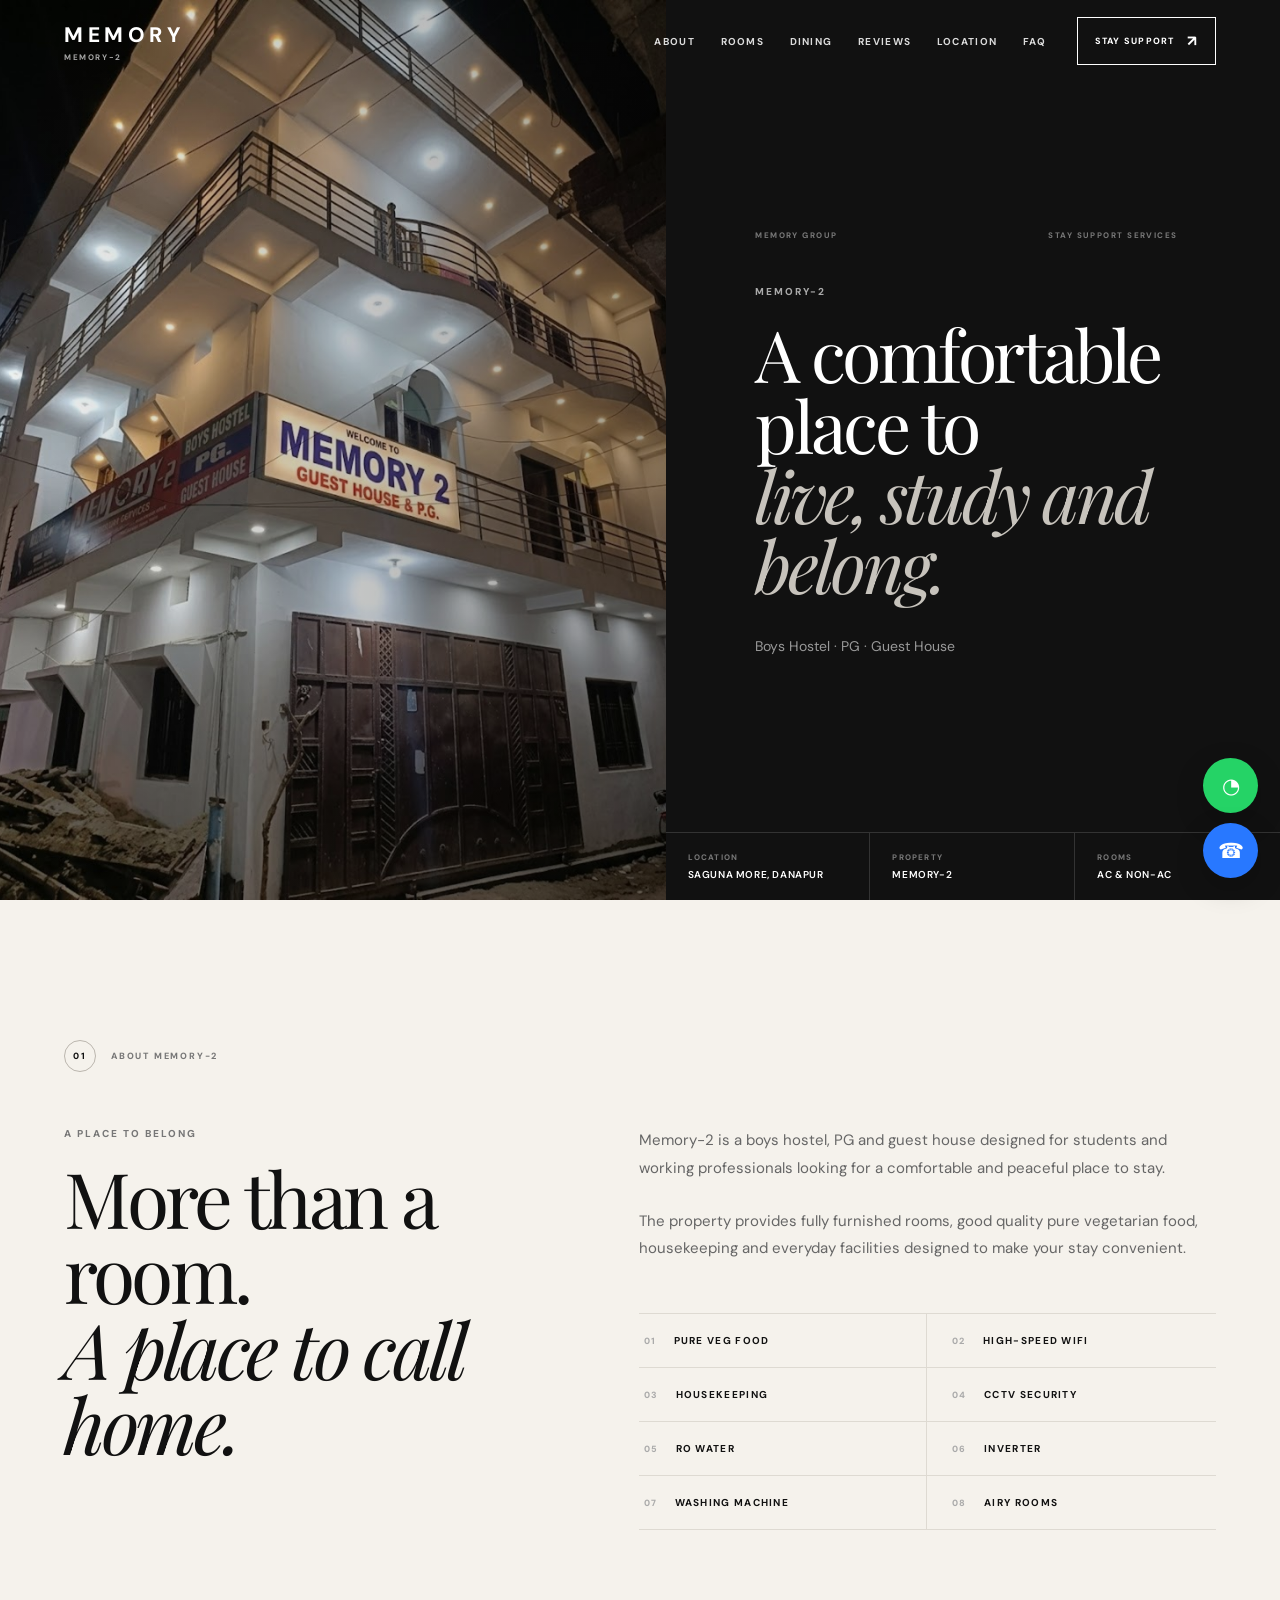
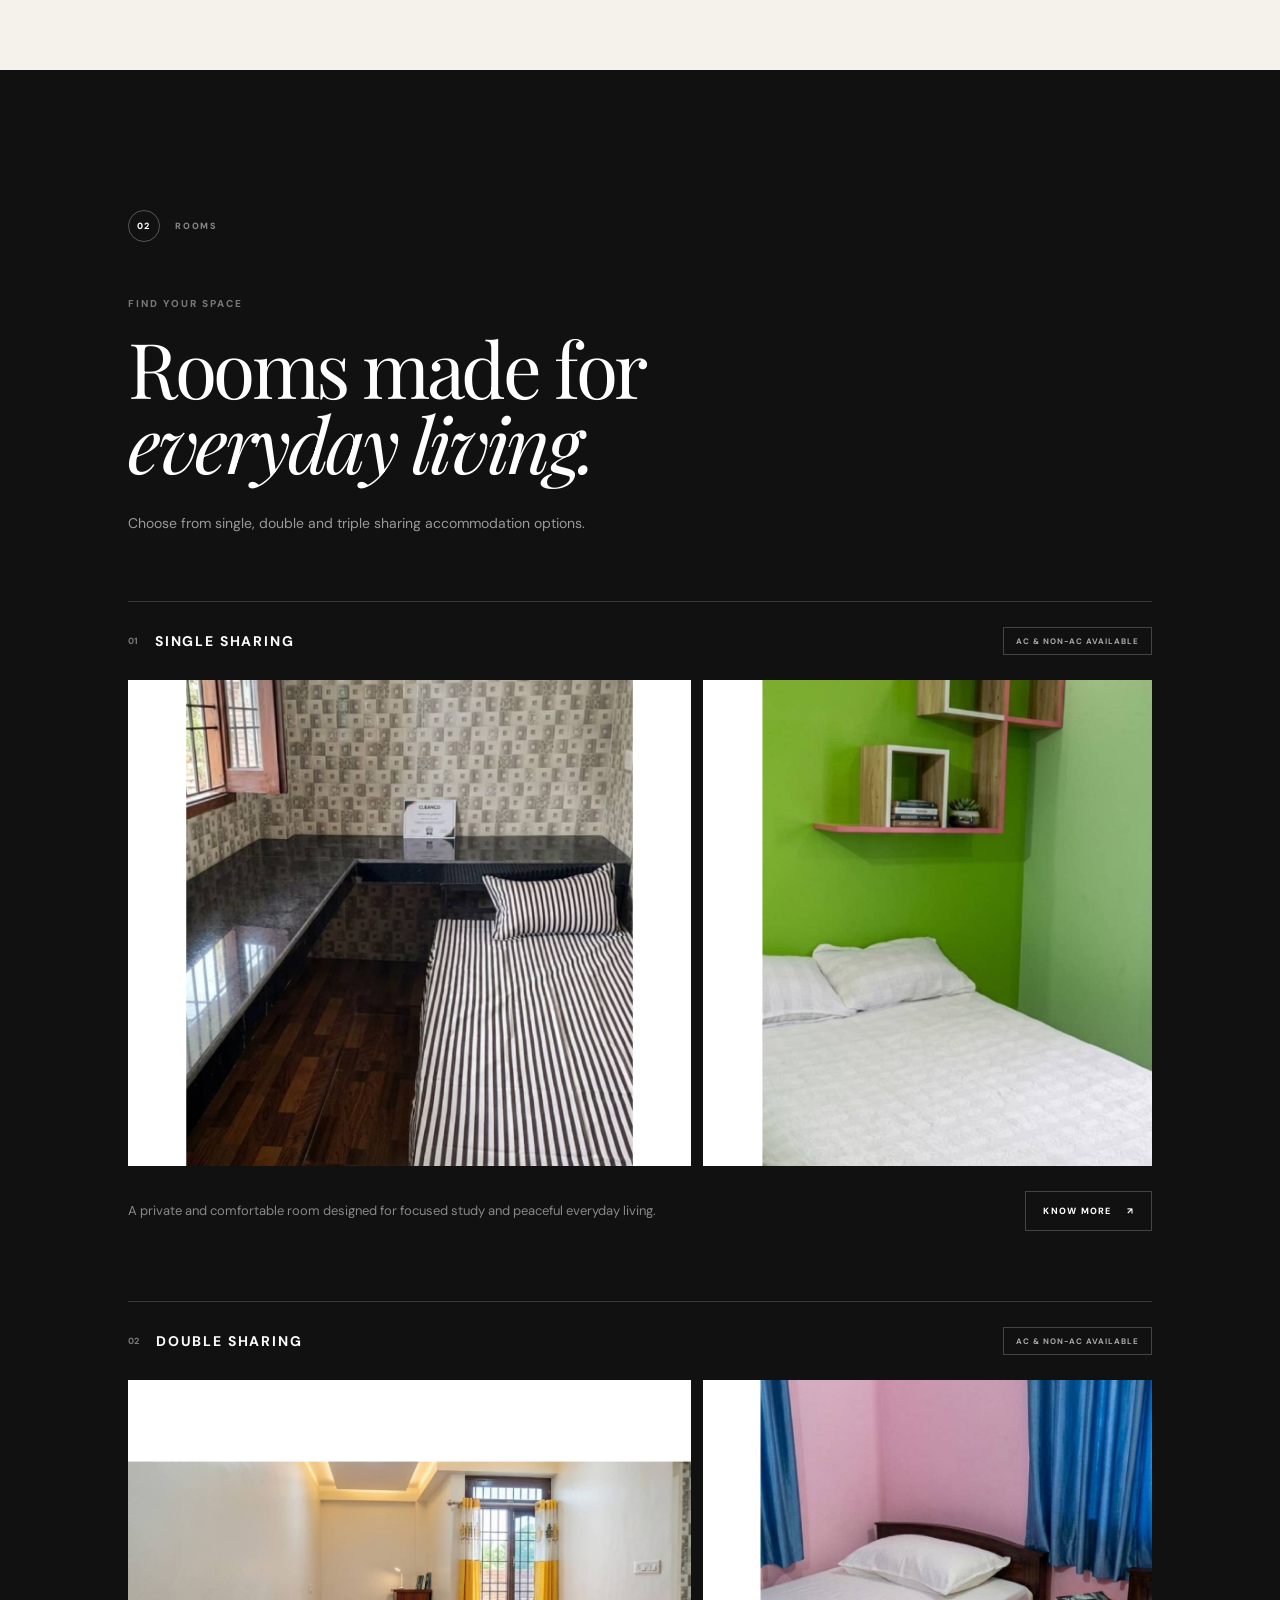
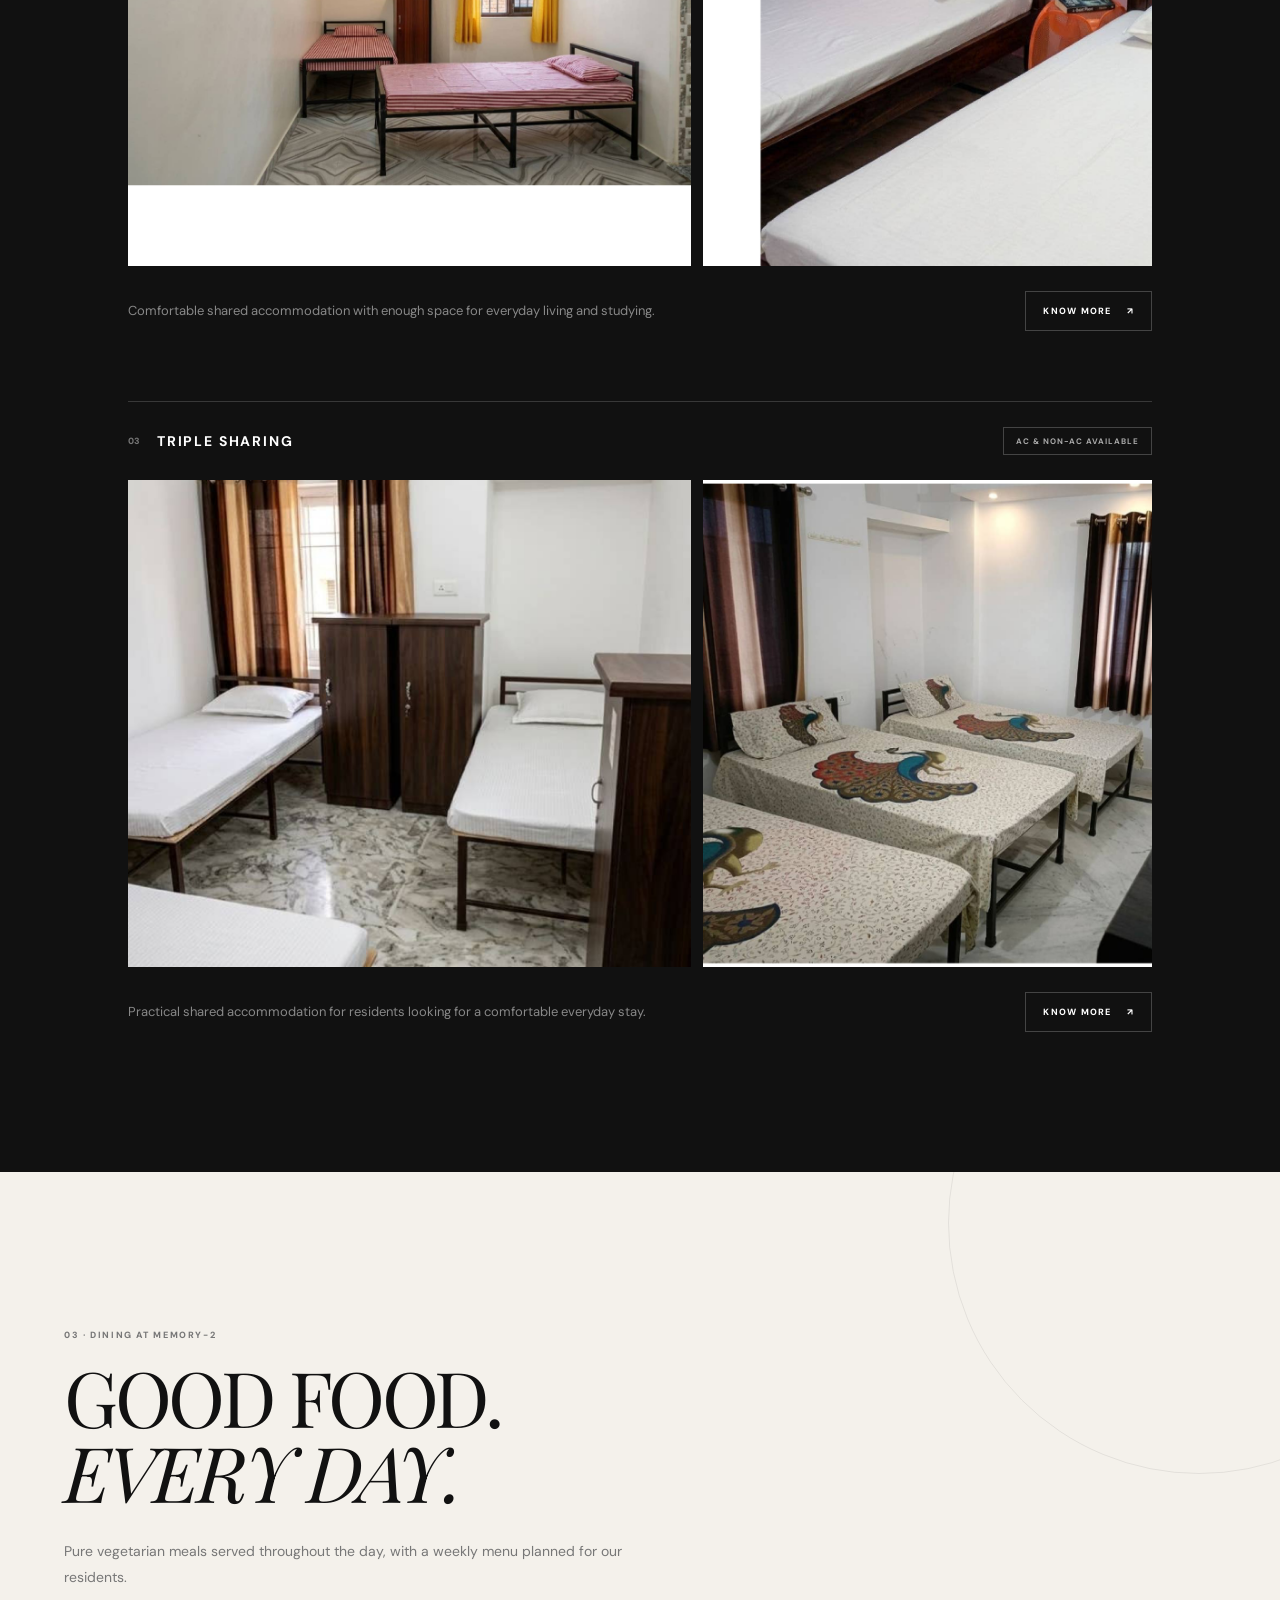
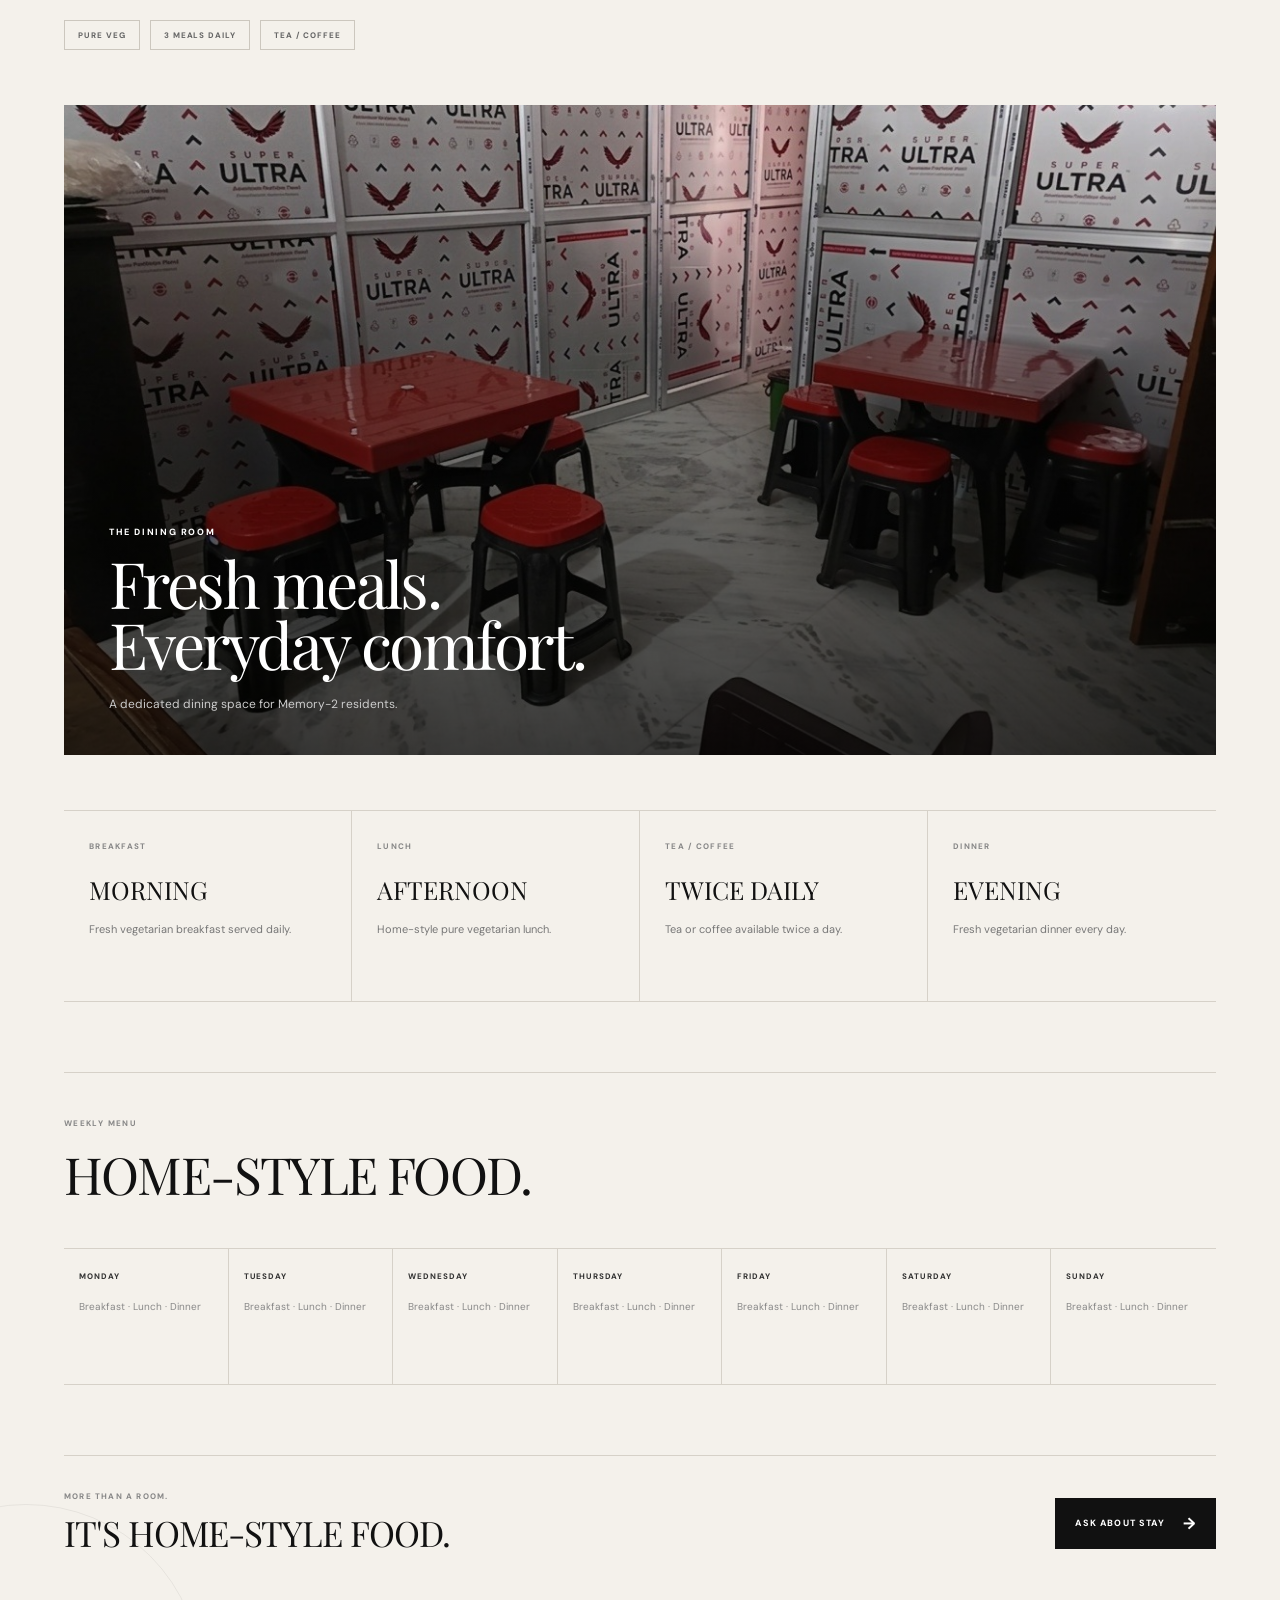
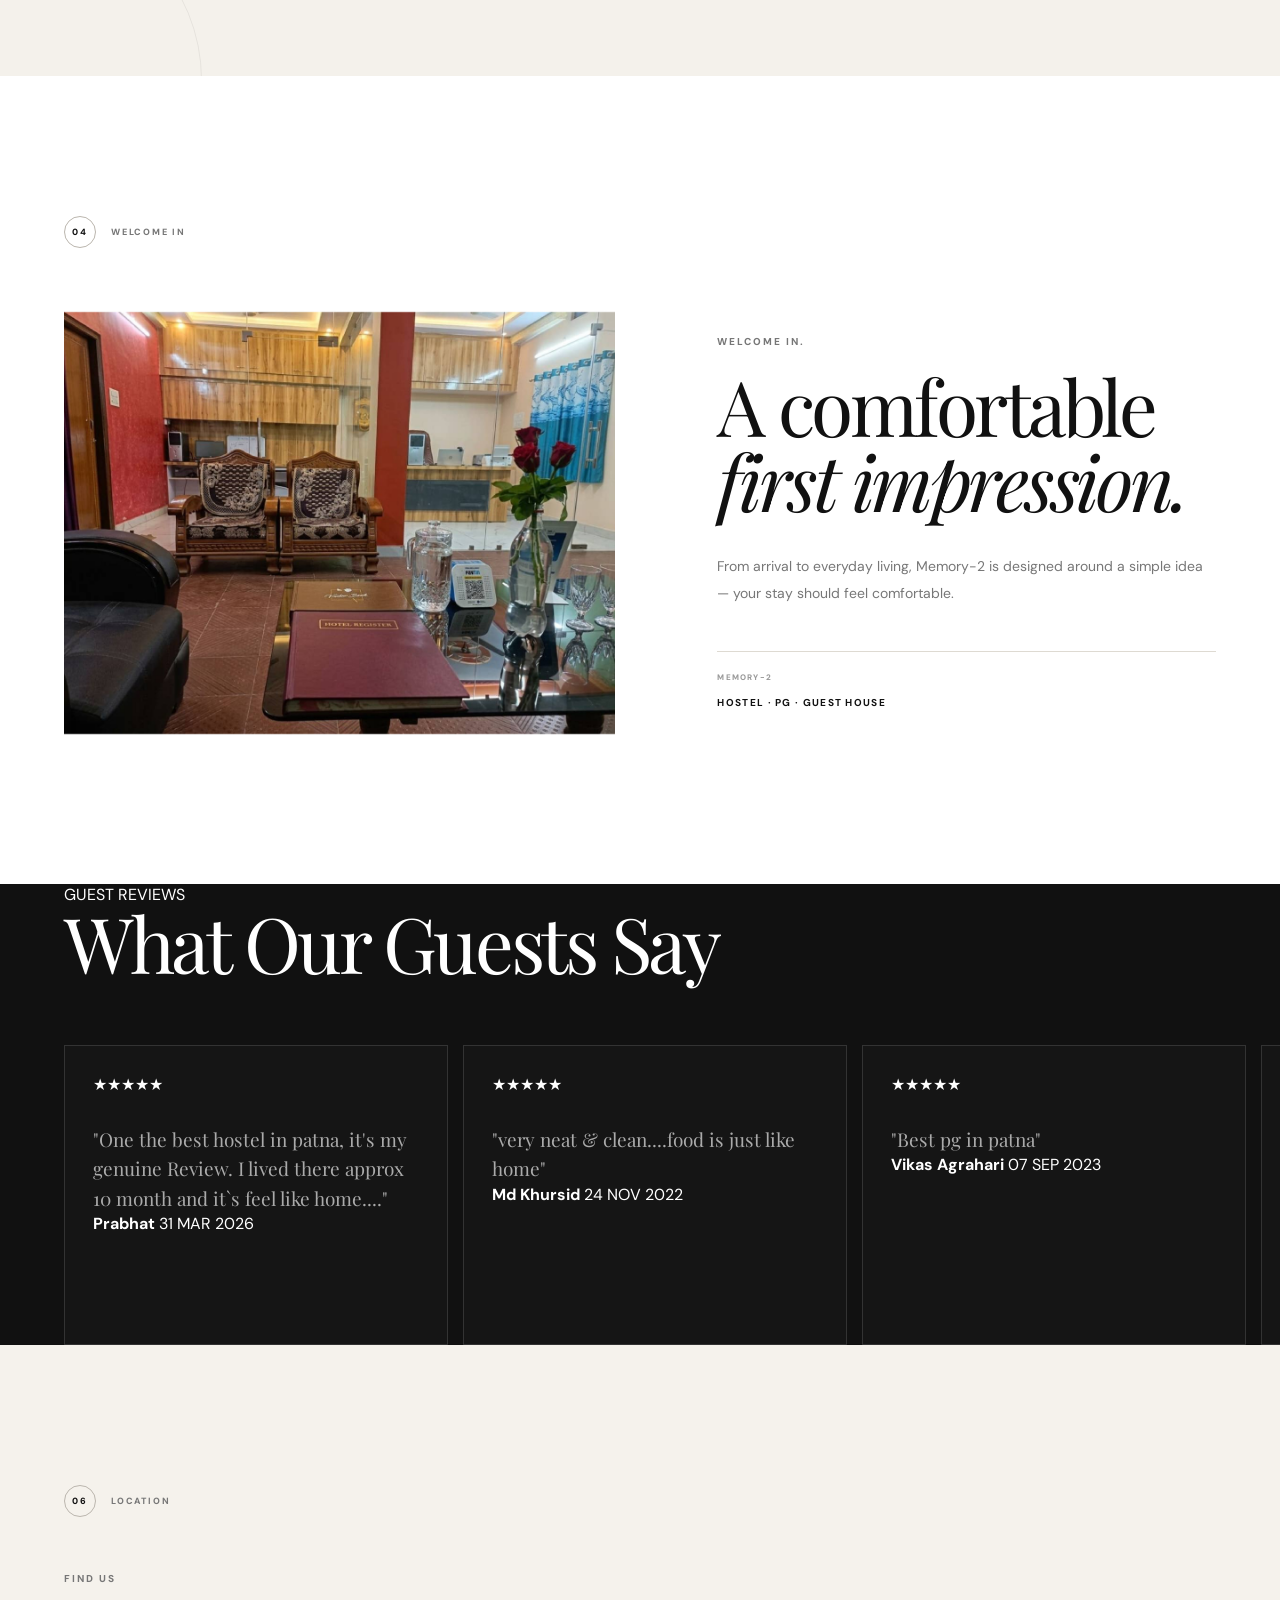
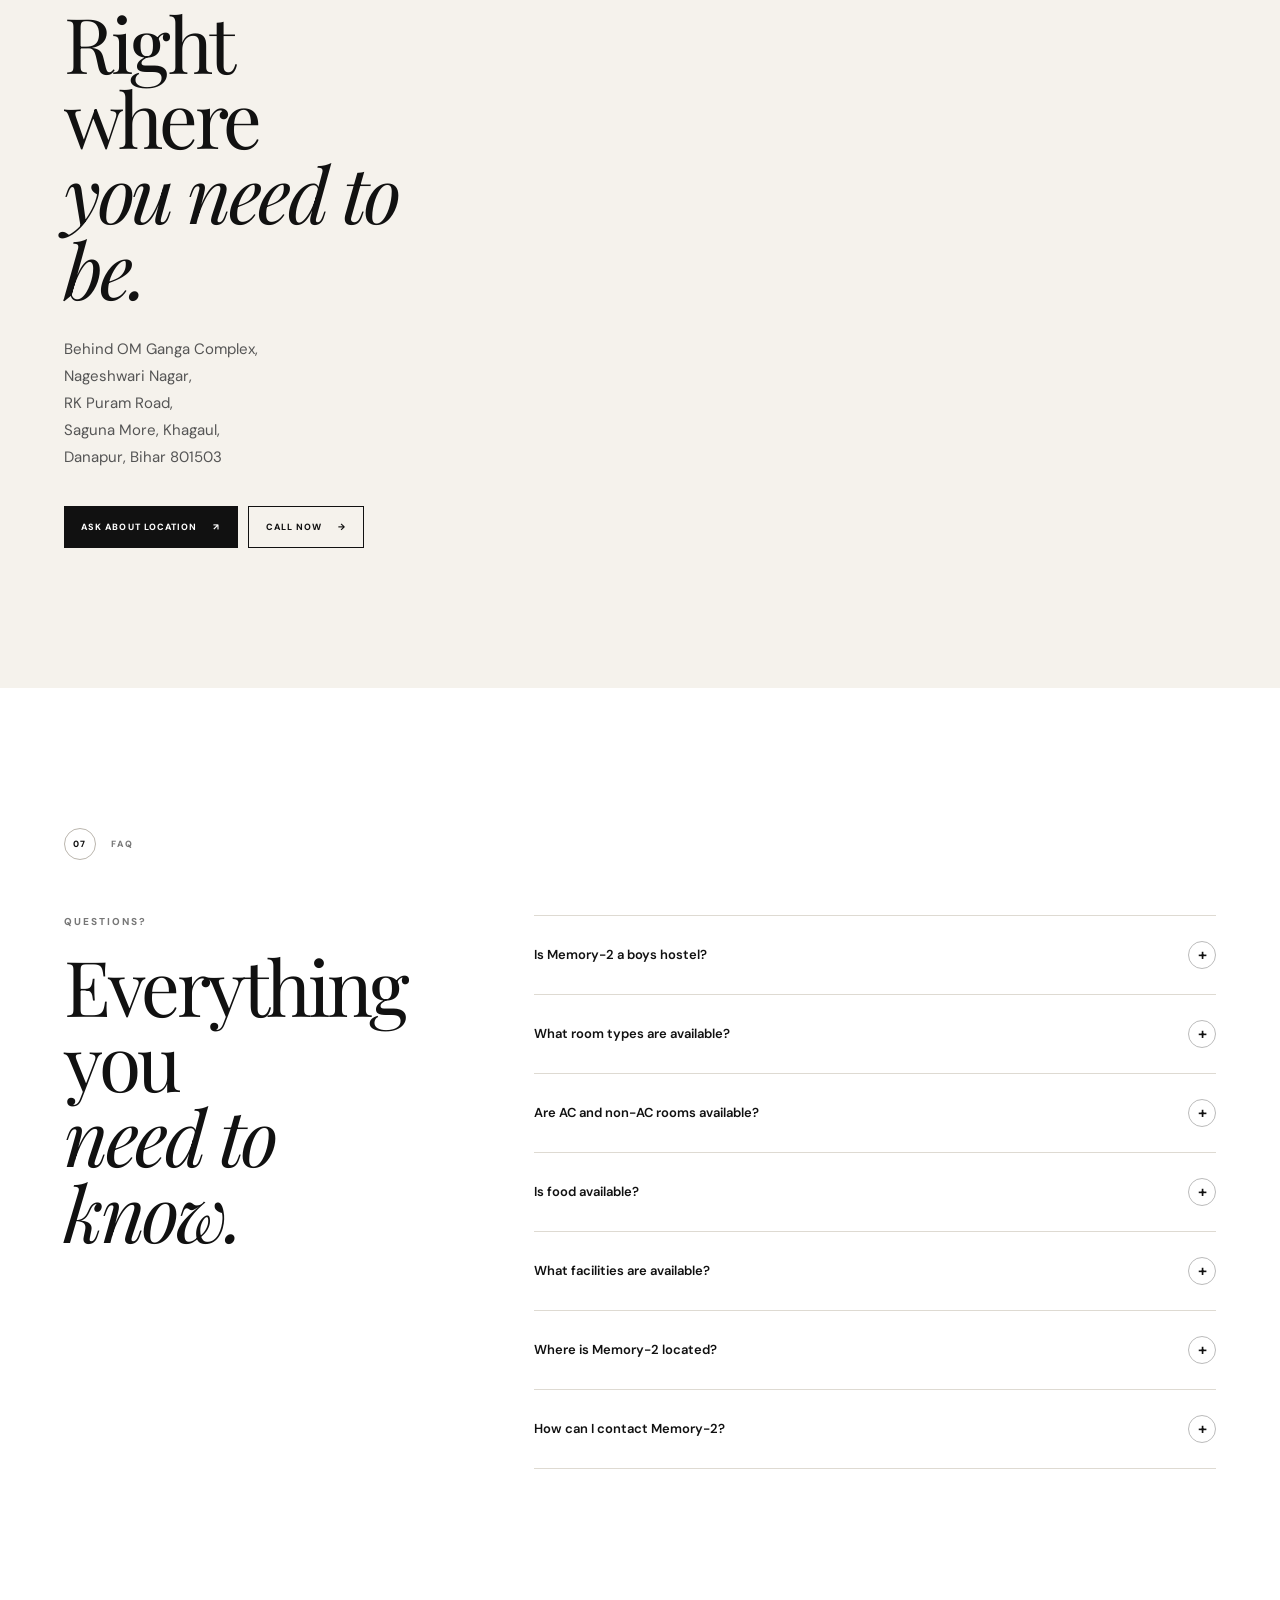
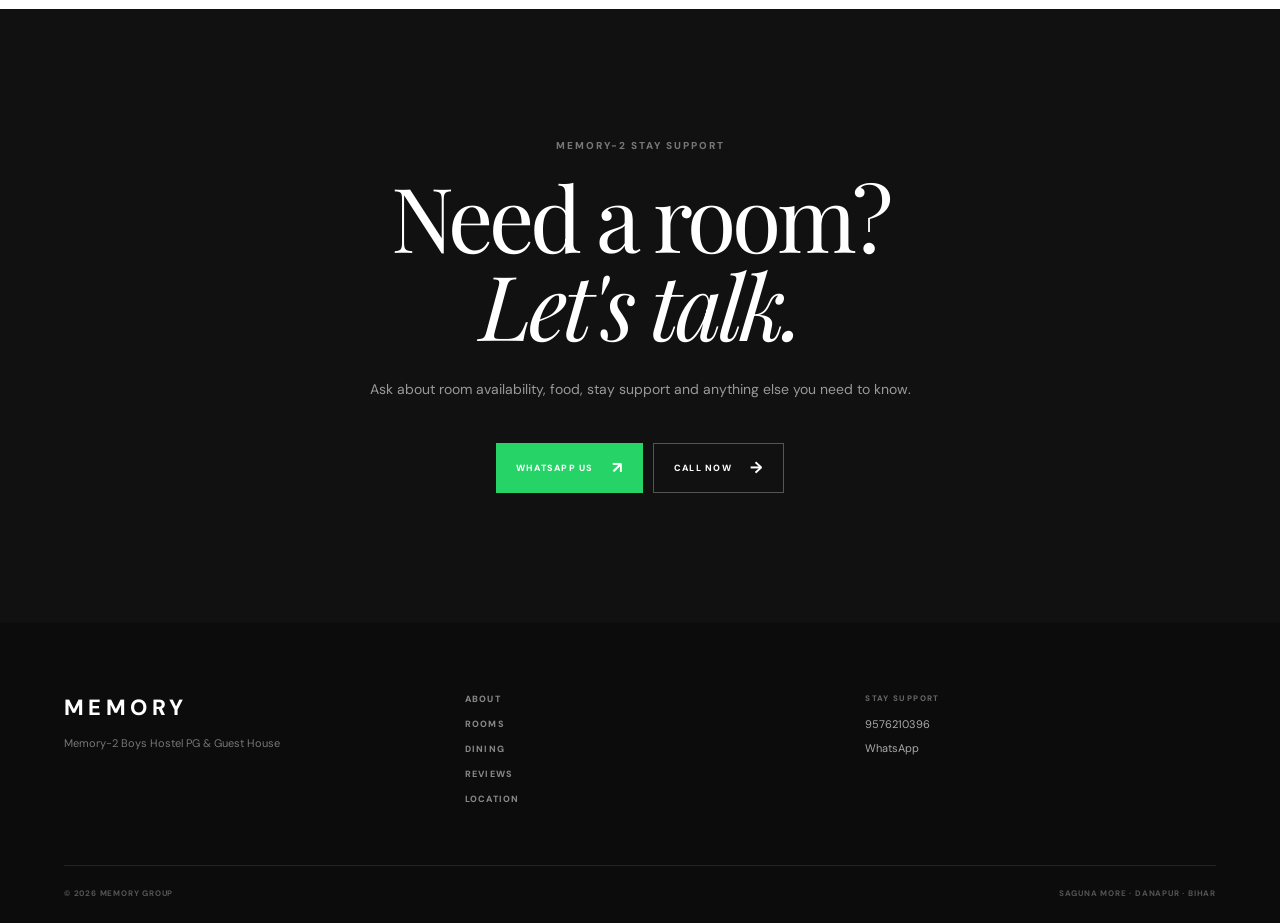
==== commit 77d031d7: "Update index.html" ====
--- a/hostels/memory-2/index.html
+++ b/hostels/memory-2/index.html
@@ -816,157 +816,77 @@
     <!-- =========================
          REVIEWS
     ========================== -->
-
-    <section class="reviews section-pad" id="reviews">
-
-      <div class="section-label">
-        <span>05</span>
-        REVIEWS
-      </div>
-
-
-      <div class="reviews-heading">
-
-        <div>
-
-          <span class="eyebrow">
-            FROM OUR RESIDENTS
-          </span>
-
-          <h2>
-            Experiences that
-            <em>stay with you.</em>
-          </h2>
-
-        </div>
-
-
-        <div class="rating-box">
-
-          <strong>
-            —
-          </strong>
-
-          <span>
-            PUBLIC LISTING<br />
-            RATING
-          </span>
-
-        </div>
-
-      </div>
-
-
-      <div
-        class="reviews-window"
-        id="reviewScroll"
-      >
-
-        <div
-          class="reviews-track"
-          id="reviewTrack"
-        >
-
-          <article class="review-card">
-
-            <div class="review-top">
-
-              <span>01</span>
-
-              <div>
-                ★★★★★
-              </div>
-
-            </div>
-
-            <p>
-              Memory-2 resident reviews will be displayed here
-              once verified for this property.
-            </p>
-
-            <div class="review-person">
-
-              <strong>
-                MEMORY-2
-              </strong>
-
-              <span>
-                VERIFIED REVIEWS
-              </span>
-
-            </div>
-
-          </article>
-
-
-          <article class="review-card">
-
-            <div class="review-top">
-
-              <span>02</span>
-
-              <div>
-                ★★★★★
-              </div>
-
-            </div>
-
-            <p>
-              Neat, clean and comfortable stay information
-              can be shared directly through stay support.
-            </p>
-
-            <div class="review-person">
-
-              <strong>
-                MEMORY-2
-              </strong>
-
-              <span>
-                STAY SUPPORT
-              </span>
-
-            </div>
-
-          </article>
-
-
-          <article class="review-card">
-
-            <div class="review-top">
-
-              <span>03</span>
-
-              <div>
-                ★★★★★
-              </div>
-
-            </div>
-
-            <p>
-              Contact the Memory-2 team for current room,
-              food and stay information.
-            </p>
-
-            <div class="review-person">
-
-              <strong>
-                MEMORY-2
-              </strong>
-
-              <span>
-                STAY SUPPORT
-              </span>
-
-            </div>
-
-          </article>
-
-        </div>
-
-      </div>
-
-    </section>
+<section class="reviews" id="reviews">
+    <div class="section-heading">
+        <span>GUEST REVIEWS</span>
+        <h2>What Our Guests Say</h2>
+    </div>
+
+    <div class="reviews-window">
+        <div class="reviews-track">
+
+            <!-- MEMORY-2 -->
+            <article class="review-card">
+                <div class="review-stars">★★★★★</div>
+                <p>
+                    "One the best hostel in patna, it's my genuine Review.
+                    I lived there approx 10 month and it`s feel like home...."
+                </p>
+                <div class="review-author">
+                    <strong>Prabhat</strong>
+                    <span>31 MAR 2026</span>
+                </div>
+            </article>
+
+            <article class="review-card">
+                <div class="review-stars">★★★★★</div>
+                <p>
+                    "very neat & clean....food is just like home"
+                </p>
+                <div class="review-author">
+                    <strong>Md Khursid</strong>
+                    <span>24 NOV 2022</span>
+                </div>
+            </article>
+
+            <article class="review-card">
+                <div class="review-stars">★★★★★</div>
+                <p>
+                    "Best pg in patna"
+                </p>
+                <div class="review-author">
+                    <strong>Vikas Agrahari</strong>
+                    <span>07 SEP 2023</span>
+                </div>
+            </article>
+
+            <article class="review-card">
+                <div class="review-stars">★★★★★</div>
+                <p>
+                    "Awesome experience at Memory PG."
+                </p>
+                <div class="review-author">
+                    <strong>Pawan Kumar</strong>
+                    <span>11 MAY 2022</span>
+                </div>
+            </article>
+
+            <!-- MEMORY-3 -->
+            <article class="review-card">
+                <div class="review-stars">★★★★★</div>
+                <p>
+                    "Very neat and clean rooms and maintain it in daily basis,
+                    food quality is also very good..."
+                </p>
+                <div class="review-author">
+                    <strong>SUSHIL</strong>
+                    <span>29 MAY 2025</span>
+                </div>
+            </article>
+
+        </div>
+    </div>
+</section>
 
 
     <!-- =========================
@@ -1479,4 +1399,4 @@
   <script src="script.js"></script>
 
 </body>
-</html>+</html>
